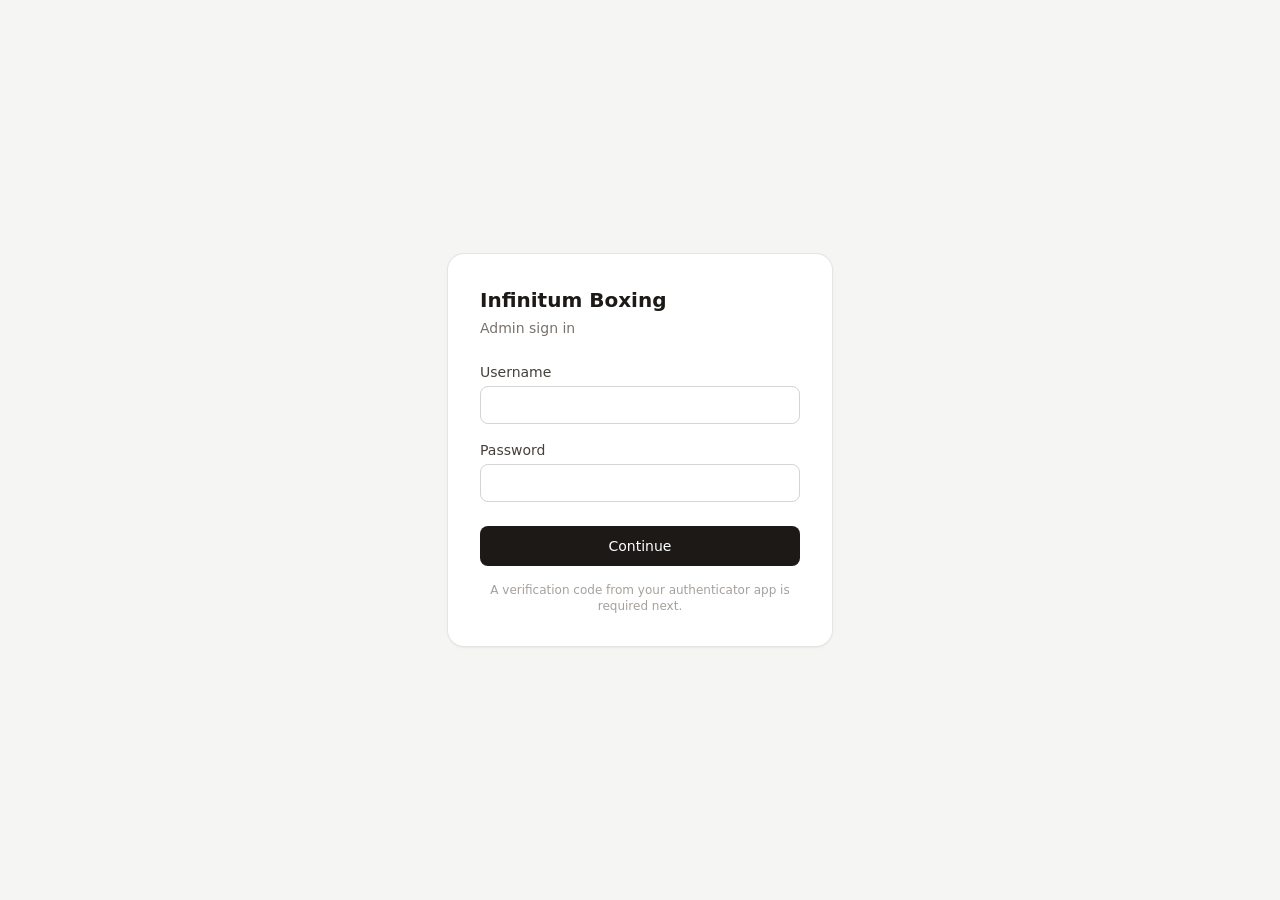
==== index.html @ 6980b348 "Admin dashboard frontend (hardened build) — Infinitum Boxing" ====
<!doctype html>
<html lang="en">
  <head>
    <meta charset="UTF-8" />
    <meta name="viewport" content="width=device-width, initial-scale=1.0" />
    <meta name="robots" content="noindex, nofollow" />
    <meta name="referrer" content="no-referrer" />
    <!-- Content Security Policy: this app loads code/styles ONLY from its own
         origin, and talks ONLY to its own API. No inline scripts, no plugins,
         no external resources of any kind. (connect-src also lists the local
         dev API so `npm run dev` keeps working.) -->
    <meta
      http-equiv="Content-Security-Policy"
      content="default-src 'self'; script-src 'self'; style-src 'self' 'unsafe-inline'; img-src 'self' data:; connect-src 'self' https://api.admin.infinitumboxing.online http://localhost:3000; object-src 'none'; base-uri 'self'; frame-ancestors 'none'"
    />
    <title>Infinitum Boxing — Admin</title>
    <script type="module" crossorigin src="/assets/index-3VA969YN.js"></script>
    <link rel="stylesheet" crossorigin href="/assets/index-BwZKZ7zP.css">
  </head>
  <body>
    <div id="root"></div>
  </body>
</html>
---- assets/index-BwZKZ7zP.css ----
/*! tailwindcss v4.1.11 | MIT License | https://tailwindcss.com */@layer properties{@supports (((-webkit-hyphens:none)) and (not (margin-trim:inline))) or ((-moz-orient:inline) and (not (color:rgb(from red r g b)))){*,:before,:after,::backdrop{--tw-space-y-reverse:0;--tw-divide-y-reverse:0;--tw-border-style:solid;--tw-leading:initial;--tw-font-weight:initial;--tw-tracking:initial;--tw-shadow:0 0 #0000;--tw-shadow-color:initial;--tw-shadow-alpha:100%;--tw-inset-shadow:0 0 #0000;--tw-inset-shadow-color:initial;--tw-inset-shadow-alpha:100%;--tw-ring-color:initial;--tw-ring-shadow:0 0 #0000;--tw-inset-ring-color:initial;--tw-inset-ring-shadow:0 0 #0000;--tw-ring-inset:initial;--tw-ring-offset-width:0px;--tw-ring-offset-color:#fff;--tw-ring-offset-shadow:0 0 #0000}}}@layer theme{:root,:host{--font-sans:ui-sans-serif,system-ui,sans-serif,"Apple Color Emoji","Segoe UI Emoji","Segoe UI Symbol","Noto Color Emoji";--font-mono:ui-monospace,SFMono-Regular,Menlo,Monaco,Consolas,"Liberation Mono","Courier New",monospace;--color-red-50:oklch(97.1% .013 17.38);--color-red-200:oklch(88.5% .062 18.334);--color-red-700:oklch(50.5% .213 27.518);--color-emerald-100:oklch(95% .052 163.051);--color-emerald-700:oklch(50.8% .118 165.612);--color-blue-700:oklch(48.8% .243 264.376);--color-stone-100:oklch(97% .001 106.424);--color-stone-200:oklch(92.3% .003 48.717);--color-stone-300:oklch(86.9% .005 56.366);--color-stone-400:oklch(70.9% .01 56.259);--color-stone-500:oklch(55.3% .013 58.071);--color-stone-600:oklch(44.4% .011 73.639);--color-stone-700:oklch(37.4% .01 67.558);--color-stone-800:oklch(26.8% .007 34.298);--color-stone-900:oklch(21.6% .006 56.043);--color-white:#fff;--spacing:.25rem;--container-sm:24rem;--container-md:28rem;--container-7xl:80rem;--text-xs:.75rem;--text-xs--line-height:calc(1/.75);--text-sm:.875rem;--text-sm--line-height:calc(1.25/.875);--text-base:1rem;--text-base--line-height: 1.5 ;--text-lg:1.125rem;--text-lg--line-height:calc(1.75/1.125);--text-xl:1.25rem;--text-xl--line-height:calc(1.75/1.25);--text-2xl:1.5rem;--text-2xl--line-height:calc(2/1.5);--font-weight-medium:500;--font-weight-semibold:600;--tracking-wide:.025em;--tracking-widest:.1em;--leading-tight:1.25;--radius-lg:.5rem;--radius-2xl:1rem;--default-font-family:var(--font-sans);--default-mono-font-family:var(--font-mono)}}@layer base{*,:after,:before,::backdrop{box-sizing:border-box;border:0 solid;margin:0;padding:0}::file-selector-button{box-sizing:border-box;border:0 solid;margin:0;padding:0}html,:host{-webkit-text-size-adjust:100%;-moz-tab-size:4;tab-size:4;line-height:1.5;font-family:var(--default-font-family,ui-sans-serif,system-ui,sans-serif,"Apple Color Emoji","Segoe UI Emoji","Segoe UI Symbol","Noto Color Emoji");font-feature-settings:var(--default-font-feature-settings,normal);font-variation-settings:var(--default-font-variation-settings,normal);-webkit-tap-highlight-color:transparent}hr{height:0;color:inherit;border-top-width:1px}abbr:where([title]){-webkit-text-decoration:underline dotted;text-decoration:underline dotted}h1,h2,h3,h4,h5,h6{font-size:inherit;font-weight:inherit}a{color:inherit;-webkit-text-decoration:inherit;text-decoration:inherit}b,strong{font-weight:bolder}code,kbd,samp,pre{font-family:var(--default-mono-font-family,ui-monospace,SFMono-Regular,Menlo,Monaco,Consolas,"Liberation Mono","Courier New",monospace);font-feature-settings:var(--default-mono-font-feature-settings,normal);font-variation-settings:var(--default-mono-font-variation-settings,normal);font-size:1em}small{font-size:80%}sub,sup{vertical-align:baseline;font-size:75%;line-height:0;position:relative}sub{bottom:-.25em}sup{top:-.5em}table{text-indent:0;border-color:inherit;border-collapse:collapse}:-moz-focusring{outline:auto}progress{vertical-align:baseline}summary{display:list-item}ol,ul,menu{list-style:none}img,svg,video,canvas,audio,iframe,embed,object{vertical-align:middle;display:block}img,video{max-width:100%;height:auto}button,input,select,optgroup,textarea{font:inherit;font-feature-settings:inherit;font-variation-settings:inherit;letter-spacing:inherit;color:inherit;opacity:1;background-color:#0000;border-radius:0}::file-selector-button{font:inherit;font-feature-settings:inherit;font-variation-settings:inherit;letter-spacing:inherit;color:inherit;opacity:1;background-color:#0000;border-radius:0}:where(select:is([multiple],[size])) optgroup{font-weight:bolder}:where(select:is([multiple],[size])) optgroup option{padding-inline-start:20px}::file-selector-button{margin-inline-end:4px}::placeholder{opacity:1}@supports (not ((-webkit-appearance:-apple-pay-button))) or (contain-intrinsic-size:1px){::placeholder{color:currentColor}@supports (color:color-mix(in lab,red,red)){::placeholder{color:color-mix(in oklab,currentcolor 50%,transparent)}}}textarea{resize:vertical}::-webkit-search-decoration{-webkit-appearance:none}::-webkit-date-and-time-value{min-height:1lh;text-align:inherit}::-webkit-datetime-edit{display:inline-flex}::-webkit-datetime-edit-fields-wrapper{padding:0}::-webkit-datetime-edit{padding-block:0}::-webkit-datetime-edit-year-field{padding-block:0}::-webkit-datetime-edit-month-field{padding-block:0}::-webkit-datetime-edit-day-field{padding-block:0}::-webkit-datetime-edit-hour-field{padding-block:0}::-webkit-datetime-edit-minute-field{padding-block:0}::-webkit-datetime-edit-second-field{padding-block:0}::-webkit-datetime-edit-millisecond-field{padding-block:0}::-webkit-datetime-edit-meridiem-field{padding-block:0}:-moz-ui-invalid{box-shadow:none}button,input:where([type=button],[type=reset],[type=submit]){-webkit-appearance:button;-moz-appearance:button;appearance:button}::file-selector-button{-webkit-appearance:button;-moz-appearance:button;appearance:button}::-webkit-inner-spin-button{height:auto}::-webkit-outer-spin-button{height:auto}[hidden]:where(:not([hidden=until-found])){display:none!important}}@layer components;@layer utilities{.relative{position:relative}.mx-auto{margin-inline:auto}.mt-0\.5{margin-top:calc(var(--spacing)*.5)}.mt-1{margin-top:calc(var(--spacing)*1)}.mt-3{margin-top:calc(var(--spacing)*3)}.mt-4{margin-top:calc(var(--spacing)*4)}.mt-6{margin-top:calc(var(--spacing)*6)}.mt-8{margin-top:calc(var(--spacing)*8)}.ml-2{margin-left:calc(var(--spacing)*2)}.block{display:block}.flex{display:flex}.grid{display:grid}.hidden{display:none}.inline{display:inline}.table{display:table}.min-h-screen{min-height:100vh}.w-full{width:100%}.max-w-7xl{max-width:var(--container-7xl)}.max-w-md{max-width:var(--container-md)}.max-w-sm{max-width:var(--container-sm)}.min-w-0{min-width:calc(var(--spacing)*0)}.min-w-\[640px\]{min-width:640px}.flex-1{flex:1}.shrink-0{flex-shrink:0}.grid-cols-2{grid-template-columns:repeat(2,minmax(0,1fr))}.flex-col{flex-direction:column}.flex-wrap{flex-wrap:wrap}.items-baseline{align-items:baseline}.items-center{align-items:center}.items-end{align-items:flex-end}.justify-between{justify-content:space-between}.justify-center{justify-content:center}.gap-1{gap:calc(var(--spacing)*1)}.gap-2{gap:calc(var(--spacing)*2)}.gap-3{gap:calc(var(--spacing)*3)}:where(.space-y-3>:not(:last-child)){--tw-space-y-reverse:0;margin-block-start:calc(calc(var(--spacing)*3)*var(--tw-space-y-reverse));margin-block-end:calc(calc(var(--spacing)*3)*calc(1 - var(--tw-space-y-reverse)))}:where(.divide-y>:not(:last-child)){--tw-divide-y-reverse:0;border-bottom-style:var(--tw-border-style);border-top-style:var(--tw-border-style);border-top-width:calc(1px*var(--tw-divide-y-reverse));border-bottom-width:calc(1px*calc(1 - var(--tw-divide-y-reverse)))}:where(.divide-stone-100>:not(:last-child)){border-color:var(--color-stone-100)}.truncate{text-overflow:ellipsis;white-space:nowrap;overflow:hidden}.overflow-hidden{overflow:hidden}.overflow-x-auto{overflow-x:auto}.rounded-2xl{border-radius:var(--radius-2xl)}.rounded-full{border-radius:3.40282e38px}.rounded-lg{border-radius:var(--radius-lg)}.border{border-style:var(--tw-border-style);border-width:1px}.border-b{border-bottom-style:var(--tw-border-style);border-bottom-width:1px}.border-red-200{border-color:var(--color-red-200)}.border-stone-100{border-color:var(--color-stone-100)}.border-stone-200{border-color:var(--color-stone-200)}.border-stone-300{border-color:var(--color-stone-300)}.bg-emerald-100{background-color:var(--color-emerald-100)}.bg-red-50{background-color:var(--color-red-50)}.bg-stone-100{background-color:var(--color-stone-100)}.bg-stone-200{background-color:var(--color-stone-200)}.bg-stone-900{background-color:var(--color-stone-900)}.bg-white{background-color:var(--color-white)}.p-4{padding:calc(var(--spacing)*4)}.p-8{padding:calc(var(--spacing)*8)}.px-2{padding-inline:calc(var(--spacing)*2)}.px-2\.5{padding-inline:calc(var(--spacing)*2.5)}.px-3{padding-inline:calc(var(--spacing)*3)}.px-4{padding-inline:calc(var(--spacing)*4)}.px-5{padding-inline:calc(var(--spacing)*5)}.py-0\.5{padding-block:calc(var(--spacing)*.5)}.py-1\.5{padding-block:calc(var(--spacing)*1.5)}.py-2{padding-block:calc(var(--spacing)*2)}.py-2\.5{padding-block:calc(var(--spacing)*2.5)}.py-3{padding-block:calc(var(--spacing)*3)}.py-4{padding-block:calc(var(--spacing)*4)}.py-6{padding-block:calc(var(--spacing)*6)}.py-10{padding-block:calc(var(--spacing)*10)}.pb-3{padding-bottom:calc(var(--spacing)*3)}.text-center{text-align:center}.text-left{text-align:left}.font-mono{font-family:var(--font-mono)}.text-2xl{font-size:var(--text-2xl);line-height:var(--tw-leading,var(--text-2xl--line-height))}.text-base{font-size:var(--text-base);line-height:var(--tw-leading,var(--text-base--line-height))}.text-lg{font-size:var(--text-lg);line-height:var(--tw-leading,var(--text-lg--line-height))}.text-sm{font-size:var(--text-sm);line-height:var(--tw-leading,var(--text-sm--line-height))}.text-xl{font-size:var(--text-xl);line-height:var(--tw-leading,var(--text-xl--line-height))}.text-xs{font-size:var(--text-xs);line-height:var(--tw-leading,var(--text-xs--line-height))}.text-\[10px\]{font-size:10px}.leading-tight{--tw-leading:var(--leading-tight);line-height:var(--leading-tight)}.font-medium{--tw-font-weight:var(--font-weight-medium);font-weight:var(--font-weight-medium)}.font-semibold{--tw-font-weight:var(--font-weight-semibold);font-weight:var(--font-weight-semibold)}.tracking-wide{--tw-tracking:var(--tracking-wide);letter-spacing:var(--tracking-wide)}.tracking-widest{--tw-tracking:var(--tracking-widest);letter-spacing:var(--tracking-widest)}.whitespace-nowrap{white-space:nowrap}.text-blue-700{color:var(--color-blue-700)}.text-emerald-700{color:var(--color-emerald-700)}.text-red-700{color:var(--color-red-700)}.text-stone-400{color:var(--color-stone-400)}.text-stone-500{color:var(--color-stone-500)}.text-stone-600{color:var(--color-stone-600)}.text-stone-700{color:var(--color-stone-700)}.text-stone-900{color:var(--color-stone-900)}.text-white{color:var(--color-white)}.uppercase{text-transform:uppercase}.underline{text-decoration-line:underline}.shadow-sm{--tw-shadow:0 1px 3px 0 var(--tw-shadow-color,#0000001a),0 1px 2px -1px var(--tw-shadow-color,#0000001a);box-shadow:var(--tw-inset-shadow),var(--tw-inset-ring-shadow),var(--tw-ring-offset-shadow),var(--tw-ring-shadow),var(--tw-shadow)}.ring-1{--tw-ring-shadow:var(--tw-ring-inset,)0 0 0 calc(1px + var(--tw-ring-offset-width))var(--tw-ring-color,currentcolor);box-shadow:var(--tw-inset-shadow),var(--tw-inset-ring-shadow),var(--tw-ring-offset-shadow),var(--tw-ring-shadow),var(--tw-shadow)}.ring-stone-200{--tw-ring-color:var(--color-stone-200)}.outline-none{--tw-outline-style:none;outline-style:none}@media (hover:hover){.hover\:bg-red-50:hover{background-color:var(--color-red-50)}.hover\:bg-stone-100:hover{background-color:var(--color-stone-100)}.hover\:bg-stone-700:hover{background-color:var(--color-stone-700)}.hover\:text-stone-800:hover{color:var(--color-stone-800)}.hover\:text-stone-900:hover{color:var(--color-stone-900)}}.focus\:border-stone-500:focus{border-color:var(--color-stone-500)}.disabled\:opacity-40:disabled{opacity:.4}.disabled\:opacity-50:disabled{opacity:.5}@media (min-width:48rem){.md\:block{display:block}.md\:hidden{display:none}.md\:min-h-screen{min-height:100vh}.md\:w-60{width:calc(var(--spacing)*60)}.md\:flex-col{flex-direction:column}.md\:flex-row{flex-direction:row}.md\:border-r{border-right-style:var(--tw-border-style);border-right-width:1px}.md\:border-b-0{border-bottom-style:var(--tw-border-style);border-bottom-width:0}.md\:px-3{padding-inline:calc(var(--spacing)*3)}.md\:px-8{padding-inline:calc(var(--spacing)*8)}.md\:pb-0{padding-bottom:calc(var(--spacing)*0)}}@media (min-width:64rem){.lg\:grid-cols-5{grid-template-columns:repeat(5,minmax(0,1fr))}}}@property --tw-space-y-reverse{syntax:"*";inherits:false;initial-value:0}@property --tw-divide-y-reverse{syntax:"*";inherits:false;initial-value:0}@property --tw-border-style{syntax:"*";inherits:false;initial-value:solid}@property --tw-leading{syntax:"*";inherits:false}@property --tw-font-weight{syntax:"*";inherits:false}@property --tw-tracking{syntax:"*";inherits:false}@property --tw-shadow{syntax:"*";inherits:false;initial-value:0 0 #0000}@property --tw-shadow-color{syntax:"*";inherits:false}@property --tw-shadow-alpha{syntax:"<percentage>";inherits:false;initial-value:100%}@property --tw-inset-shadow{syntax:"*";inherits:false;initial-value:0 0 #0000}@property --tw-inset-shadow-color{syntax:"*";inherits:false}@property --tw-inset-shadow-alpha{syntax:"<percentage>";inherits:false;initial-value:100%}@property --tw-ring-color{syntax:"*";inherits:false}@property --tw-ring-shadow{syntax:"*";inherits:false;initial-value:0 0 #0000}@property --tw-inset-ring-color{syntax:"*";inherits:false}@property --tw-inset-ring-shadow{syntax:"*";inherits:false;initial-value:0 0 #0000}@property --tw-ring-inset{syntax:"*";inherits:false}@property --tw-ring-offset-width{syntax:"<length>";inherits:false;initial-value:0}@property --tw-ring-offset-color{syntax:"*";inherits:false;initial-value:#fff}@property --tw-ring-offset-shadow{syntax:"*";inherits:false;initial-value:0 0 #0000}
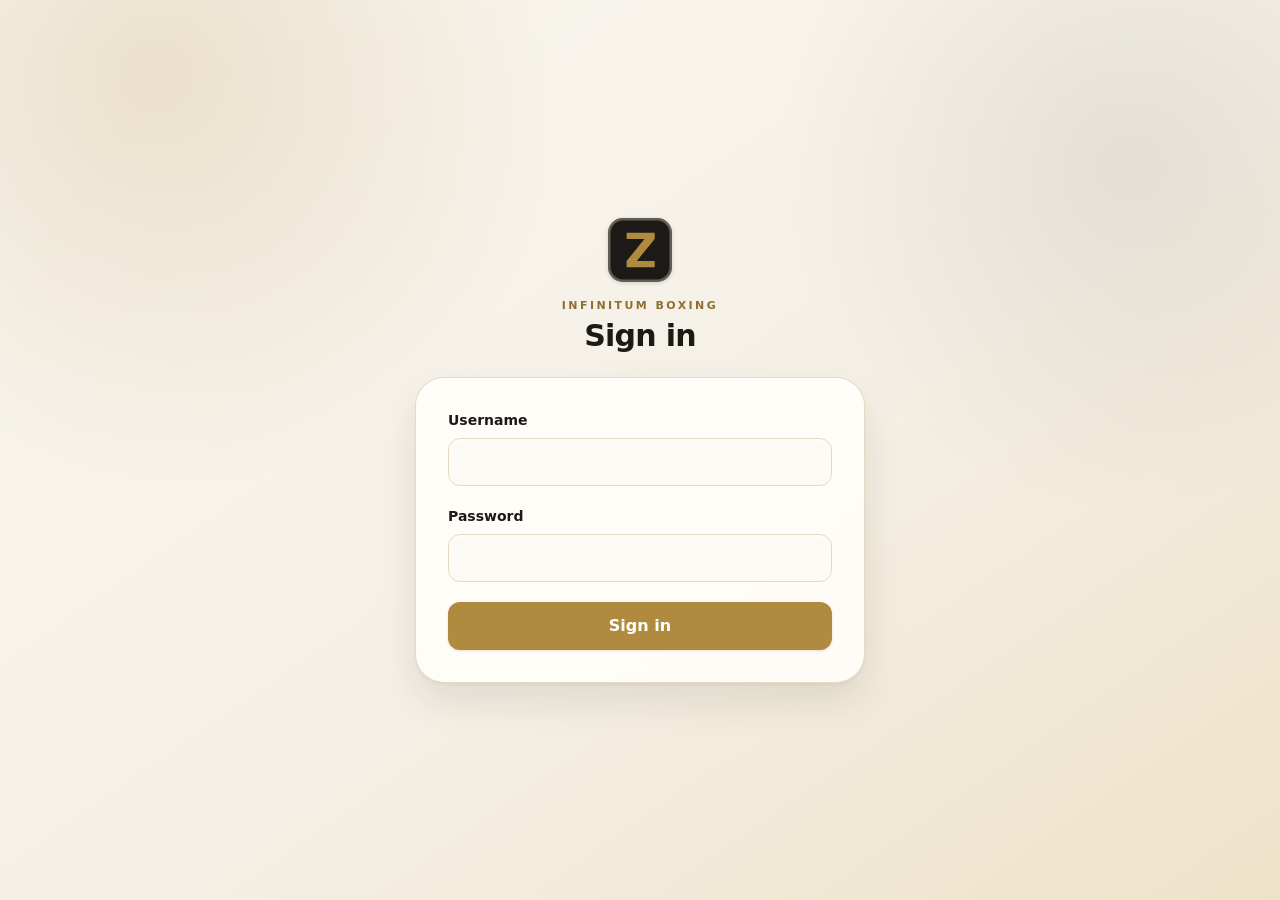
==== commit b1f04390: "Admin dashboard frontend v2 — interactive mobile-first design, PWA (SVG icon), Z logo, leak fix" ====
--- a/index.html
+++ b/index.html
@@ -5,6 +5,14 @@
     <meta name="viewport" content="width=device-width, initial-scale=1.0" />
     <meta name="robots" content="noindex, nofollow" />
     <meta name="referrer" content="no-referrer" />
+    <meta name="theme-color" content="#1c1a17" />
+    <meta name="mobile-web-app-capable" content="yes" />
+    <meta name="apple-mobile-web-app-capable" content="yes" />
+    <meta name="apple-mobile-web-app-status-bar-style" content="black-translucent" />
+    <meta name="apple-mobile-web-app-title" content="IB Admin" />
+    <link rel="icon" type="image/svg+xml" href="/favicon.svg" />
+    <link rel="apple-touch-icon" href="/favicon.svg" />
+    <link rel="manifest" href="/manifest.webmanifest" />
     <!-- Content Security Policy: this app loads code/styles ONLY from its own
          origin, and talks ONLY to its own API. No inline scripts, no plugins,
          no external resources of any kind. (connect-src also lists the local
@@ -14,8 +22,8 @@
       content="default-src 'self'; script-src 'self'; style-src 'self' 'unsafe-inline'; img-src 'self' data:; connect-src 'self' https://api.admin.infinitumboxing.online http://localhost:3000; object-src 'none'; base-uri 'self'; frame-ancestors 'none'"
     />
     <title>Infinitum Boxing — Admin</title>
-    <script type="module" crossorigin src="/assets/index-3VA969YN.js"></script>
-    <link rel="stylesheet" crossorigin href="/assets/index-BwZKZ7zP.css">
+    <script type="module" crossorigin src="/assets/index-DlCXor9o.js"></script>
+    <link rel="stylesheet" crossorigin href="/assets/index-HxX7z5-m.css">
   </head>
   <body>
     <div id="root"></div>
--- a/assets/index-HxX7z5-m.css
+++ b/assets/index-HxX7z5-m.css
@@ -0,0 +1 @@
+/*! tailwindcss v4.1.11 | MIT License | https://tailwindcss.com */@layer properties{@supports (((-webkit-hyphens:none)) and (not (margin-trim:inline))) or ((-moz-orient:inline) and (not (color:rgb(from red r g b)))){*,:before,:after,::backdrop{--tw-translate-x:0;--tw-translate-y:0;--tw-translate-z:0;--tw-space-y-reverse:0;--tw-divide-y-reverse:0;--tw-border-style:solid;--tw-gradient-position:initial;--tw-gradient-from:#0000;--tw-gradient-via:#0000;--tw-gradient-to:#0000;--tw-gradient-stops:initial;--tw-gradient-via-stops:initial;--tw-gradient-from-position:0%;--tw-gradient-via-position:50%;--tw-gradient-to-position:100%;--tw-leading:initial;--tw-font-weight:initial;--tw-tracking:initial;--tw-shadow:0 0 #0000;--tw-shadow-color:initial;--tw-shadow-alpha:100%;--tw-inset-shadow:0 0 #0000;--tw-inset-shadow-color:initial;--tw-inset-shadow-alpha:100%;--tw-ring-color:initial;--tw-ring-shadow:0 0 #0000;--tw-inset-ring-color:initial;--tw-inset-ring-shadow:0 0 #0000;--tw-ring-inset:initial;--tw-ring-offset-width:0px;--tw-ring-offset-color:#fff;--tw-ring-offset-shadow:0 0 #0000;--tw-blur:initial;--tw-brightness:initial;--tw-contrast:initial;--tw-grayscale:initial;--tw-hue-rotate:initial;--tw-invert:initial;--tw-opacity:initial;--tw-saturate:initial;--tw-sepia:initial;--tw-drop-shadow:initial;--tw-drop-shadow-color:initial;--tw-drop-shadow-alpha:100%;--tw-drop-shadow-size:initial;--tw-backdrop-blur:initial;--tw-backdrop-brightness:initial;--tw-backdrop-contrast:initial;--tw-backdrop-grayscale:initial;--tw-backdrop-hue-rotate:initial;--tw-backdrop-invert:initial;--tw-backdrop-opacity:initial;--tw-backdrop-saturate:initial;--tw-backdrop-sepia:initial;--tw-duration:initial;--tw-ease:initial}}}@layer theme{:root,:host{--font-sans:ui-sans-serif,system-ui,-apple-system,BlinkMacSystemFont,"Segoe UI",Roboto,"Helvetica Neue",Arial,sans-serif;--font-mono:ui-monospace,SFMono-Regular,Menlo,Monaco,Consolas,"Liberation Mono","Courier New",monospace;--color-red-50:oklch(97.1% .013 17.38);--color-red-200:oklch(88.5% .062 18.334);--color-red-700:oklch(50.5% .213 27.518);--color-red-800:oklch(44.4% .177 26.899);--color-amber-50:oklch(98.7% .022 95.277);--color-amber-200:oklch(92.4% .12 95.746);--color-amber-800:oklch(47.3% .137 46.201);--color-emerald-50:oklch(97.9% .021 166.113);--color-emerald-100:oklch(95% .052 163.051);--color-emerald-200:oklch(90.5% .093 164.15);--color-emerald-700:oklch(50.8% .118 165.612);--color-emerald-800:oklch(43.2% .095 166.913);--color-white:#fff;--spacing:.25rem;--container-xs:20rem;--container-md:28rem;--container-2xl:42rem;--text-xs:.75rem;--text-xs--line-height:calc(1/.75);--text-sm:.875rem;--text-sm--line-height:calc(1.25/.875);--text-base:1rem;--text-base--line-height: 1.5 ;--text-lg:1.125rem;--text-lg--line-height:calc(1.75/1.125);--text-xl:1.25rem;--text-xl--line-height:calc(1.75/1.25);--text-2xl:1.5rem;--text-2xl--line-height:calc(2/1.5);--text-3xl:1.875rem;--text-3xl--line-height: 1.2 ;--text-4xl:2.25rem;--text-4xl--line-height:calc(2.5/2.25);--font-weight-medium:500;--font-weight-semibold:600;--font-weight-bold:700;--tracking-tight:-.025em;--tracking-normal:0em;--tracking-wide:.025em;--leading-tight:1.25;--radius-lg:.5rem;--radius-xl:.75rem;--radius-2xl:1rem;--radius-3xl:1.5rem;--drop-shadow-sm:0 1px 2px #00000026;--ease-out:cubic-bezier(0,0,.2,1);--default-transition-duration:.15s;--default-transition-timing-function:cubic-bezier(.4,0,.2,1);--default-font-family:var(--font-sans);--default-mono-font-family:var(--font-mono);--color-ivory:#faf7f1;--color-parchment:#f5f0e6;--color-panel:#fffdf8;--color-ink:#1c1a17;--color-ink-soft:#4a443c;--color-muted:#7d7468;--color-brass:#b08a3e;--color-brass-dark:#8f6f2f;--color-brass-soft:#f0e5cb;--color-linen:#e4dac4;--color-linen-dark:#cfc09f}}@layer base{*,:after,:before,::backdrop{box-sizing:border-box;border:0 solid;margin:0;padding:0}::file-selector-button{box-sizing:border-box;border:0 solid;margin:0;padding:0}html,:host{-webkit-text-size-adjust:100%;-moz-tab-size:4;tab-size:4;line-height:1.5;font-family:var(--default-font-family,ui-sans-serif,system-ui,sans-serif,"Apple Color Emoji","Segoe UI Emoji","Segoe UI Symbol","Noto Color Emoji");font-feature-settings:var(--default-font-feature-settings,normal);font-variation-settings:var(--default-font-variation-settings,normal);-webkit-tap-highlight-color:transparent}hr{height:0;color:inherit;border-top-width:1px}abbr:where([title]){-webkit-text-decoration:underline dotted;text-decoration:underline dotted}h1,h2,h3,h4,h5,h6{font-size:inherit;font-weight:inherit}a{color:inherit;-webkit-text-decoration:inherit;text-decoration:inherit}b,strong{font-weight:bolder}code,kbd,samp,pre{font-family:var(--default-mono-font-family,ui-monospace,SFMono-Regular,Menlo,Monaco,Consolas,"Liberation Mono","Courier New",monospace);font-feature-settings:var(--default-mono-font-feature-settings,normal);font-variation-settings:var(--default-mono-font-variation-settings,normal);font-size:1em}small{font-size:80%}sub,sup{vertical-align:baseline;font-size:75%;line-height:0;position:relative}sub{bottom:-.25em}sup{top:-.5em}table{text-indent:0;border-color:inherit;border-collapse:collapse}:-moz-focusring{outline:auto}progress{vertical-align:baseline}summary{display:list-item}ol,ul,menu{list-style:none}img,svg,video,canvas,audio,iframe,embed,object{vertical-align:middle;display:block}img,video{max-width:100%;height:auto}button,input,select,optgroup,textarea{font:inherit;font-feature-settings:inherit;font-variation-settings:inherit;letter-spacing:inherit;color:inherit;opacity:1;background-color:#0000;border-radius:0}::file-selector-button{font:inherit;font-feature-settings:inherit;font-variation-settings:inherit;letter-spacing:inherit;color:inherit;opacity:1;background-color:#0000;border-radius:0}:where(select:is([multiple],[size])) optgroup{font-weight:bolder}:where(select:is([multiple],[size])) optgroup option{padding-inline-start:20px}::file-selector-button{margin-inline-end:4px}::placeholder{opacity:1}@supports (not ((-webkit-appearance:-apple-pay-button))) or (contain-intrinsic-size:1px){::placeholder{color:currentColor}@supports (color:color-mix(in lab,red,red)){::placeholder{color:color-mix(in oklab,currentcolor 50%,transparent)}}}textarea{resize:vertical}::-webkit-search-decoration{-webkit-appearance:none}::-webkit-date-and-time-value{min-height:1lh;text-align:inherit}::-webkit-datetime-edit{display:inline-flex}::-webkit-datetime-edit-fields-wrapper{padding:0}::-webkit-datetime-edit{padding-block:0}::-webkit-datetime-edit-year-field{padding-block:0}::-webkit-datetime-edit-month-field{padding-block:0}::-webkit-datetime-edit-day-field{padding-block:0}::-webkit-datetime-edit-hour-field{padding-block:0}::-webkit-datetime-edit-minute-field{padding-block:0}::-webkit-datetime-edit-second-field{padding-block:0}::-webkit-datetime-edit-millisecond-field{padding-block:0}::-webkit-datetime-edit-meridiem-field{padding-block:0}:-moz-ui-invalid{box-shadow:none}button,input:where([type=button],[type=reset],[type=submit]){-webkit-appearance:button;-moz-appearance:button;appearance:button}::file-selector-button{-webkit-appearance:button;-moz-appearance:button;appearance:button}::-webkit-inner-spin-button{height:auto}::-webkit-outer-spin-button{height:auto}[hidden]:where(:not([hidden=until-found])){display:none!important}*{-webkit-tap-highlight-color:transparent}html{scroll-behavior:smooth}body{background-color:var(--color-ivory);font-family:var(--font-sans);color:var(--color-ink);-webkit-font-smoothing:antialiased;-moz-osx-font-smoothing:grayscale;text-rendering:optimizeLegibility}::selection{color:#fffdf8;background:#b08a3e}:focus-visible{outline-offset:2px;outline:3px solid #b08a3e8c}}@layer components{.animate-fade-up{animation:.55s cubic-bezier(.22,1,.36,1) both fade-up}.animate-slide-in-left{animation:.28s cubic-bezier(.22,1,.36,1) both slide-in-left}.animate-pulse-soft{animation:1.8s ease-in-out infinite pulse-soft}.surface-card{background-color:var(--color-panel);--tw-shadow:0 1px 2px var(--tw-shadow-color,#1c1a170d),0 10px 30px var(--tw-shadow-color,#1c1a170d);--tw-ring-shadow:var(--tw-ring-inset,)0 0 0 calc(1px + var(--tw-ring-offset-width))var(--tw-ring-color,currentcolor);box-shadow:var(--tw-inset-shadow),var(--tw-inset-ring-shadow),var(--tw-ring-offset-shadow),var(--tw-ring-shadow),var(--tw-shadow);--tw-ring-color:var(--color-linen);border-radius:1.4rem}.interactive-card{transition-property:color,background-color,border-color,outline-color,text-decoration-color,fill,stroke,--tw-gradient-from,--tw-gradient-via,--tw-gradient-to,opacity,box-shadow,transform,translate,scale,rotate,filter,-webkit-backdrop-filter,backdrop-filter,display,visibility,content-visibility,overlay,pointer-events;transition-timing-function:var(--tw-ease,var(--default-transition-timing-function));transition-duration:var(--tw-duration,var(--default-transition-duration));--tw-duration:.3s;--tw-ease:var(--ease-out);transition-duration:.3s;transition-timing-function:var(--ease-out)}@media (hover:hover){.interactive-card:hover{--tw-translate-y:calc(var(--spacing)*-1);translate:var(--tw-translate-x)var(--tw-translate-y);--tw-shadow:0 2px 4px var(--tw-shadow-color,#1c1a170f),0 18px 38px var(--tw-shadow-color,#1c1a171a);box-shadow:var(--tw-inset-shadow),var(--tw-inset-ring-shadow),var(--tw-ring-offset-shadow),var(--tw-ring-shadow),var(--tw-shadow)}}.field{min-height:calc(var(--spacing)*11);border-radius:var(--radius-xl);border-style:var(--tw-border-style);border-width:1px;border-color:var(--color-linen);background-color:#faf7f199;width:100%}@supports (color:color-mix(in lab,red,red)){.field{background-color:color-mix(in oklab,var(--color-ivory)60%,transparent)}}.field{padding-inline:calc(var(--spacing)*3);font-size:var(--text-sm);line-height:var(--tw-leading,var(--text-sm--line-height));color:var(--color-ink);--tw-shadow:inset 0 2px 4px 0 var(--tw-shadow-color,#0000000d);box-shadow:var(--tw-inset-shadow),var(--tw-inset-ring-shadow),var(--tw-ring-offset-shadow),var(--tw-ring-shadow),var(--tw-shadow);--tw-shadow-color:#fff9}@supports (color:color-mix(in lab,red,red)){.field{--tw-shadow-color:color-mix(in oklab,color-mix(in oklab,var(--color-white)60%,transparent)var(--tw-shadow-alpha),transparent)}}.field{transition-property:color,background-color,border-color,outline-color,text-decoration-color,fill,stroke,--tw-gradient-from,--tw-gradient-via,--tw-gradient-to,opacity,box-shadow,transform,translate,scale,rotate,filter,-webkit-backdrop-filter,backdrop-filter,display,visibility,content-visibility,overlay,pointer-events;transition-timing-function:var(--tw-ease,var(--default-transition-timing-function));transition-duration:var(--tw-duration,var(--default-transition-duration))}.field::placeholder{color:#7d7468b3}@supports (color:color-mix(in lab,red,red)){.field::placeholder{color:color-mix(in oklab,var(--color-muted)70%,transparent)}}@media (hover:hover){.field:hover{border-color:var(--color-linen-dark)}}.field:focus{border-color:var(--color-brass);background-color:var(--color-panel);--tw-ring-shadow:var(--tw-ring-inset,)0 0 0 calc(4px + var(--tw-ring-offset-width))var(--tw-ring-color,currentcolor);box-shadow:var(--tw-inset-shadow),var(--tw-inset-ring-shadow),var(--tw-ring-offset-shadow),var(--tw-ring-shadow),var(--tw-shadow);--tw-ring-color:#b08a3e26}@supports (color:color-mix(in lab,red,red)){.field:focus{--tw-ring-color:color-mix(in oklab,var(--color-brass)15%,transparent)}}.field:focus{--tw-outline-style:none;outline-style:none}.btn-primary{min-height:calc(var(--spacing)*11);justify-content:center;align-items:center;gap:calc(var(--spacing)*2);border-radius:var(--radius-xl);background-color:var(--color-brass);padding-inline:calc(var(--spacing)*4);font-size:var(--text-sm);line-height:var(--tw-leading,var(--text-sm--line-height));--tw-font-weight:var(--font-weight-semibold);font-weight:var(--font-weight-semibold);color:var(--color-white);--tw-shadow:0 1px 3px 0 var(--tw-shadow-color,#0000001a),0 1px 2px -1px var(--tw-shadow-color,#0000001a);box-shadow:var(--tw-inset-shadow),var(--tw-inset-ring-shadow),var(--tw-ring-offset-shadow),var(--tw-ring-shadow),var(--tw-shadow);transition-property:color,background-color,border-color,outline-color,text-decoration-color,fill,stroke,--tw-gradient-from,--tw-gradient-via,--tw-gradient-to,opacity,box-shadow,transform,translate,scale,rotate,filter,-webkit-backdrop-filter,backdrop-filter,display,visibility,content-visibility,overlay,pointer-events;transition-timing-function:var(--tw-ease,var(--default-transition-timing-function));transition-duration:var(--tw-duration,var(--default-transition-duration));--tw-duration:.2s;transition-duration:.2s;display:inline-flex}@media (hover:hover){.btn-primary:hover{background-color:var(--color-brass-dark)}}.btn-primary:focus{--tw-outline-style:none;outline-style:none}.btn-primary:disabled{cursor:not-allowed;opacity:.5}.btn-secondary{min-height:calc(var(--spacing)*11);justify-content:center;align-items:center;gap:calc(var(--spacing)*2);border-radius:var(--radius-xl);border-style:var(--tw-border-style);border-width:1px;border-color:var(--color-linen);background-color:var(--color-panel);padding-inline:calc(var(--spacing)*4);font-size:var(--text-sm);line-height:var(--tw-leading,var(--text-sm--line-height));--tw-font-weight:var(--font-weight-semibold);font-weight:var(--font-weight-semibold);color:var(--color-ink-soft);transition-property:color,background-color,border-color,outline-color,text-decoration-color,fill,stroke,--tw-gradient-from,--tw-gradient-via,--tw-gradient-to,opacity,box-shadow,transform,translate,scale,rotate,filter,-webkit-backdrop-filter,backdrop-filter,display,visibility,content-visibility,overlay,pointer-events;transition-timing-function:var(--tw-ease,var(--default-transition-timing-function));transition-duration:var(--tw-duration,var(--default-transition-duration));--tw-duration:.2s;transition-duration:.2s;display:inline-flex}@media (hover:hover){.btn-secondary:hover{border-color:var(--color-linen-dark);background-color:var(--color-parchment)}}.btn-secondary:focus{--tw-outline-style:none;outline-style:none}.btn-secondary:disabled{cursor:not-allowed;opacity:.4}.icon-button{height:calc(var(--spacing)*11);width:calc(var(--spacing)*11);border-radius:var(--radius-xl);color:var(--color-ink-soft);transition-property:color,background-color,border-color,outline-color,text-decoration-color,fill,stroke,--tw-gradient-from,--tw-gradient-via,--tw-gradient-to,opacity,box-shadow,transform,translate,scale,rotate,filter,-webkit-backdrop-filter,backdrop-filter,display,visibility,content-visibility,overlay,pointer-events;transition-timing-function:var(--tw-ease,var(--default-transition-timing-function));transition-duration:var(--tw-duration,var(--default-transition-duration));flex-shrink:0;justify-content:center;align-items:center;display:inline-flex}@media (hover:hover){.icon-button:hover{background-color:var(--color-parchment);color:var(--color-ink)}}.icon-button:focus{--tw-outline-style:none;outline-style:none}.skeleton{background:linear-gradient(90deg,#e4dac473 25%,#fffdf8f2 37%,#e4dac473 63%) 0 0/800px 100%;animation:1.5s linear infinite shimmer}.auth-backdrop{background:radial-gradient(circle at 12% 8%,#b08a3e33,#0000 30%),radial-gradient(circle at 88% 18%,#1c1a1714,#0000 26%),linear-gradient(145deg,#faf7f1,#f5f0e6 54%,#eee2c8)}}@layer utilities{.sr-only{clip:rect(0,0,0,0);white-space:nowrap;border-width:0;width:1px;height:1px;margin:-1px;padding:0;position:absolute;overflow:hidden}.absolute{position:absolute}.fixed{position:fixed}.relative{position:relative}.static{position:static}.sticky{position:sticky}.inset-0{inset:calc(var(--spacing)*0)}.inset-x-0{inset-inline:calc(var(--spacing)*0)}.inset-y-0{inset-block:calc(var(--spacing)*0)}.top-0{top:calc(var(--spacing)*0)}.top-1\/2{top:50%}.top-16{top:calc(var(--spacing)*16)}.bottom-0{bottom:calc(var(--spacing)*0)}.left-0{left:calc(var(--spacing)*0)}.left-\[21px\]{left:21px}.z-10{z-index:10}.z-30{z-index:30}.z-40{z-index:40}.z-\[60\]{z-index:60}.-mx-1{margin-inline:calc(var(--spacing)*-1)}.mx-auto{margin-inline:auto}.mt-0\.5{margin-top:calc(var(--spacing)*.5)}.mt-1{margin-top:calc(var(--spacing)*1)}.mt-1\.5{margin-top:calc(var(--spacing)*1.5)}.mt-2{margin-top:calc(var(--spacing)*2)}.mt-3{margin-top:calc(var(--spacing)*3)}.mt-4{margin-top:calc(var(--spacing)*4)}.mt-5{margin-top:calc(var(--spacing)*5)}.mt-6{margin-top:calc(var(--spacing)*6)}.mr-1{margin-right:calc(var(--spacing)*1)}.mb-3{margin-bottom:calc(var(--spacing)*3)}.line-clamp-1{-webkit-line-clamp:1;-webkit-box-orient:vertical;display:-webkit-box;overflow:hidden}.line-clamp-2{-webkit-line-clamp:2;-webkit-box-orient:vertical;display:-webkit-box;overflow:hidden}.block{display:block}.flex{display:flex}.grid{display:grid}.hidden{display:none}.inline{display:inline}.inline-flex{display:inline-flex}.table{display:table}.h-1{height:calc(var(--spacing)*1)}.h-2{height:calc(var(--spacing)*2)}.h-3{height:calc(var(--spacing)*3)}.h-3\.5{height:calc(var(--spacing)*3.5)}.h-4{height:calc(var(--spacing)*4)}.h-4\.5{height:calc(var(--spacing)*4.5)}.h-5{height:calc(var(--spacing)*5)}.h-5\.5{height:calc(var(--spacing)*5.5)}.h-6{height:calc(var(--spacing)*6)}.h-7{height:calc(var(--spacing)*7)}.h-8{height:calc(var(--spacing)*8)}.h-9{height:calc(var(--spacing)*9)}.h-10{height:calc(var(--spacing)*10)}.h-11{height:calc(var(--spacing)*11)}.h-12{height:calc(var(--spacing)*12)}.h-14{height:calc(var(--spacing)*14)}.h-16{height:calc(var(--spacing)*16)}.h-28{height:calc(var(--spacing)*28)}.h-\[calc\(100\%-3\.5rem\)\]{height:calc(100% - 3.5rem)}.h-full{height:100%}.min-h-9{min-height:calc(var(--spacing)*9)}.min-h-10{min-height:calc(var(--spacing)*10)}.min-h-11{min-height:calc(var(--spacing)*11)}.min-h-12{min-height:calc(var(--spacing)*12)}.min-h-14{min-height:calc(var(--spacing)*14)}.min-h-16{min-height:calc(var(--spacing)*16)}.min-h-44{min-height:calc(var(--spacing)*44)}.min-h-dvh{min-height:100dvh}.w-1{width:calc(var(--spacing)*1)}.w-1\/2{width:50%}.w-1\/3{width:33.3333%}.w-2{width:calc(var(--spacing)*2)}.w-2\/3{width:66.6667%}.w-3\.5{width:calc(var(--spacing)*3.5)}.w-4{width:calc(var(--spacing)*4)}.w-4\.5{width:calc(var(--spacing)*4.5)}.w-4\/5{width:80%}.w-5{width:calc(var(--spacing)*5)}.w-5\.5{width:calc(var(--spacing)*5.5)}.w-6{width:calc(var(--spacing)*6)}.w-7{width:calc(var(--spacing)*7)}.w-8{width:calc(var(--spacing)*8)}.w-9{width:calc(var(--spacing)*9)}.w-10{width:calc(var(--spacing)*10)}.w-11{width:calc(var(--spacing)*11)}.w-12{width:calc(var(--spacing)*12)}.w-14{width:calc(var(--spacing)*14)}.w-16{width:calc(var(--spacing)*16)}.w-20{width:calc(var(--spacing)*20)}.w-24{width:calc(var(--spacing)*24)}.w-28{width:calc(var(--spacing)*28)}.w-36{width:calc(var(--spacing)*36)}.w-48{width:calc(var(--spacing)*48)}.w-72{width:calc(var(--spacing)*72)}.w-\[86vw\]{width:86vw}.w-full{width:100%}.w-px{width:1px}.max-w-2xl{max-width:var(--container-2xl)}.max-w-11{max-width:calc(var(--spacing)*11)}.max-w-12{max-width:calc(var(--spacing)*12)}.max-w-\[430px\]{max-width:430px}.max-w-\[1440px\]{max-width:1440px}.max-w-full{max-width:100%}.max-w-md{max-width:var(--container-md)}.max-w-xs{max-width:var(--container-xs)}.min-w-0{min-width:calc(var(--spacing)*0)}.min-w-\[760px\]{min-width:760px}.flex-1{flex:1}.shrink-0{flex-shrink:0}.-translate-y-1\/2{--tw-translate-y: -50% ;translate:var(--tw-translate-x)var(--tw-translate-y)}.rotate-180{rotate:180deg}.grid-cols-1{grid-template-columns:repeat(1,minmax(0,1fr))}.grid-cols-2{grid-template-columns:repeat(2,minmax(0,1fr))}.grid-cols-4{grid-template-columns:repeat(4,minmax(0,1fr))}.grid-cols-7{grid-template-columns:repeat(7,minmax(0,1fr))}.grid-cols-\[auto_1fr\]{grid-template-columns:auto 1fr}.flex-col{flex-direction:column}.flex-wrap{flex-wrap:wrap}.items-center{align-items:center}.items-end{align-items:flex-end}.items-start{align-items:flex-start}.items-stretch{align-items:stretch}.justify-between{justify-content:space-between}.justify-center{justify-content:center}.gap-1{gap:calc(var(--spacing)*1)}.gap-1\.5{gap:calc(var(--spacing)*1.5)}.gap-2{gap:calc(var(--spacing)*2)}.gap-2\.5{gap:calc(var(--spacing)*2.5)}.gap-3{gap:calc(var(--spacing)*3)}.gap-3\.5{gap:calc(var(--spacing)*3.5)}.gap-4{gap:calc(var(--spacing)*4)}:where(.space-y-1\.5>:not(:last-child)){--tw-space-y-reverse:0;margin-block-start:calc(calc(var(--spacing)*1.5)*var(--tw-space-y-reverse));margin-block-end:calc(calc(var(--spacing)*1.5)*calc(1 - var(--tw-space-y-reverse)))}:where(.space-y-3>:not(:last-child)){--tw-space-y-reverse:0;margin-block-start:calc(calc(var(--spacing)*3)*var(--tw-space-y-reverse));margin-block-end:calc(calc(var(--spacing)*3)*calc(1 - var(--tw-space-y-reverse)))}:where(.space-y-5>:not(:last-child)){--tw-space-y-reverse:0;margin-block-start:calc(calc(var(--spacing)*5)*var(--tw-space-y-reverse));margin-block-end:calc(calc(var(--spacing)*5)*calc(1 - var(--tw-space-y-reverse)))}:where(.space-y-6>:not(:last-child)){--tw-space-y-reverse:0;margin-block-start:calc(calc(var(--spacing)*6)*var(--tw-space-y-reverse));margin-block-end:calc(calc(var(--spacing)*6)*calc(1 - var(--tw-space-y-reverse)))}.gap-x-2{column-gap:calc(var(--spacing)*2)}:where(.divide-y>:not(:last-child)){--tw-divide-y-reverse:0;border-bottom-style:var(--tw-border-style);border-top-style:var(--tw-border-style);border-top-width:calc(1px*var(--tw-divide-y-reverse));border-bottom-width:calc(1px*calc(1 - var(--tw-divide-y-reverse)))}:where(.divide-linen\/80>:not(:last-child)){border-color:#e4dac4cc}@supports (color:color-mix(in lab,red,red)){:where(.divide-linen\/80>:not(:last-child)){border-color:color-mix(in oklab,var(--color-linen)80%,transparent)}}.truncate{text-overflow:ellipsis;white-space:nowrap;overflow:hidden}.overflow-hidden{overflow:hidden}.overflow-x-auto{overflow-x:auto}.overflow-y-auto{overflow-y:auto}.rounded{border-radius:.25rem}.rounded-2xl{border-radius:var(--radius-2xl)}.rounded-3xl{border-radius:var(--radius-3xl)}.rounded-\[1\.35rem\]{border-radius:1.35rem}.rounded-\[1\.75rem\]{border-radius:1.75rem}.rounded-full{border-radius:3.40282e38px}.rounded-lg{border-radius:var(--radius-lg)}.rounded-xl{border-radius:var(--radius-xl)}.rounded-t-2xl{border-top-left-radius:var(--radius-2xl);border-top-right-radius:var(--radius-2xl)}.rounded-r-full{border-top-right-radius:3.40282e38px;border-bottom-right-radius:3.40282e38px}.rounded-b-full{border-bottom-right-radius:3.40282e38px;border-bottom-left-radius:3.40282e38px}.border{border-style:var(--tw-border-style);border-width:1px}.border-t{border-top-style:var(--tw-border-style);border-top-width:1px}.border-r{border-right-style:var(--tw-border-style);border-right-width:1px}.border-b{border-bottom-style:var(--tw-border-style);border-bottom-width:1px}.border-linen{border-color:var(--color-linen)}.border-red-200{border-color:var(--color-red-200)}.bg-\[\#8a7a5c\]{background-color:#8a7a5c}.bg-\[\#c9a86a\]{background-color:#c9a86a}.bg-\[\#f7ecd2\]{background-color:#f7ecd2}.bg-amber-50{background-color:var(--color-amber-50)}.bg-brass{background-color:var(--color-brass)}.bg-brass-soft{background-color:var(--color-brass-soft)}.bg-emerald-50{background-color:var(--color-emerald-50)}.bg-emerald-100{background-color:var(--color-emerald-100)}.bg-ink{background-color:var(--color-ink)}.bg-ink\/45{background-color:#1c1a1773}@supports (color:color-mix(in lab,red,red)){.bg-ink\/45{background-color:color-mix(in oklab,var(--color-ink)45%,transparent)}}.bg-ivory{background-color:var(--color-ivory)}.bg-ivory\/60{background-color:#faf7f199}@supports (color:color-mix(in lab,red,red)){.bg-ivory\/60{background-color:color-mix(in oklab,var(--color-ivory)60%,transparent)}}.bg-ivory\/65{background-color:#faf7f1a6}@supports (color:color-mix(in lab,red,red)){.bg-ivory\/65{background-color:color-mix(in oklab,var(--color-ivory)65%,transparent)}}.bg-ivory\/70{background-color:#faf7f1b3}@supports (color:color-mix(in lab,red,red)){.bg-ivory\/70{background-color:color-mix(in oklab,var(--color-ivory)70%,transparent)}}.bg-ivory\/75{background-color:#faf7f1bf}@supports (color:color-mix(in lab,red,red)){.bg-ivory\/75{background-color:color-mix(in oklab,var(--color-ivory)75%,transparent)}}.bg-ivory\/92{background-color:#faf7f1eb}@supports (color:color-mix(in lab,red,red)){.bg-ivory\/92{background-color:color-mix(in oklab,var(--color-ivory)92%,transparent)}}.bg-linen{background-color:var(--color-linen)}.bg-linen-dark{background-color:var(--color-linen-dark)}.bg-linen\/45{background-color:#e4dac473}@supports (color:color-mix(in lab,red,red)){.bg-linen\/45{background-color:color-mix(in oklab,var(--color-linen)45%,transparent)}}.bg-linen\/50{background-color:#e4dac480}@supports (color:color-mix(in lab,red,red)){.bg-linen\/50{background-color:color-mix(in oklab,var(--color-linen)50%,transparent)}}.bg-panel{background-color:var(--color-panel)}.bg-panel\/95{background-color:#fffdf8f2}@supports (color:color-mix(in lab,red,red)){.bg-panel\/95{background-color:color-mix(in oklab,var(--color-panel)95%,transparent)}}.bg-panel\/96{background-color:#fffdf8f5}@supports (color:color-mix(in lab,red,red)){.bg-panel\/96{background-color:color-mix(in oklab,var(--color-panel)96%,transparent)}}.bg-parchment{background-color:var(--color-parchment)}.bg-parchment\/55{background-color:#f5f0e68c}@supports (color:color-mix(in lab,red,red)){.bg-parchment\/55{background-color:color-mix(in oklab,var(--color-parchment)55%,transparent)}}.bg-red-50{background-color:var(--color-red-50)}.bg-white\/10{background-color:#ffffff1a}@supports (color:color-mix(in lab,red,red)){.bg-white\/10{background-color:color-mix(in oklab,var(--color-white)10%,transparent)}}.bg-white\/70{background-color:#ffffffb3}@supports (color:color-mix(in lab,red,red)){.bg-white\/70{background-color:color-mix(in oklab,var(--color-white)70%,transparent)}}.bg-gradient-to-r{--tw-gradient-position:to right in oklab;background-image:linear-gradient(var(--tw-gradient-stops))}.from-brass{--tw-gradient-from:var(--color-brass);--tw-gradient-stops:var(--tw-gradient-via-stops,var(--tw-gradient-position),var(--tw-gradient-from)var(--tw-gradient-from-position),var(--tw-gradient-to)var(--tw-gradient-to-position))}.via-\[\#d2b269\]{--tw-gradient-via:#d2b269;--tw-gradient-via-stops:var(--tw-gradient-position),var(--tw-gradient-from)var(--tw-gradient-from-position),var(--tw-gradient-via)var(--tw-gradient-via-position),var(--tw-gradient-to)var(--tw-gradient-to-position);--tw-gradient-stops:var(--tw-gradient-via-stops)}.to-brass{--tw-gradient-to:var(--color-brass);--tw-gradient-stops:var(--tw-gradient-via-stops,var(--tw-gradient-position),var(--tw-gradient-from)var(--tw-gradient-from-position),var(--tw-gradient-to)var(--tw-gradient-to-position))}.p-4{padding:calc(var(--spacing)*4)}.p-5{padding:calc(var(--spacing)*5)}.px-1{padding-inline:calc(var(--spacing)*1)}.px-1\.5{padding-inline:calc(var(--spacing)*1.5)}.px-2{padding-inline:calc(var(--spacing)*2)}.px-2\.5{padding-inline:calc(var(--spacing)*2.5)}.px-3{padding-inline:calc(var(--spacing)*3)}.px-3\.5{padding-inline:calc(var(--spacing)*3.5)}.px-4{padding-inline:calc(var(--spacing)*4)}.px-5{padding-inline:calc(var(--spacing)*5)}.py-0\.5{padding-block:calc(var(--spacing)*.5)}.py-1{padding-block:calc(var(--spacing)*1)}.py-1\.5{padding-block:calc(var(--spacing)*1.5)}.py-2{padding-block:calc(var(--spacing)*2)}.py-2\.5{padding-block:calc(var(--spacing)*2.5)}.py-3{padding-block:calc(var(--spacing)*3)}.py-4{padding-block:calc(var(--spacing)*4)}.py-5{padding-block:calc(var(--spacing)*5)}.py-6{padding-block:calc(var(--spacing)*6)}.py-8{padding-block:calc(var(--spacing)*8)}.py-10{padding-block:calc(var(--spacing)*10)}.py-12{padding-block:calc(var(--spacing)*12)}.pt-2{padding-top:calc(var(--spacing)*2)}.pt-4{padding-top:calc(var(--spacing)*4)}.pt-5{padding-top:calc(var(--spacing)*5)}.pt-6{padding-top:calc(var(--spacing)*6)}.pb-1{padding-bottom:calc(var(--spacing)*1)}.pb-2{padding-bottom:calc(var(--spacing)*2)}.pb-4{padding-bottom:calc(var(--spacing)*4)}.pb-5{padding-bottom:calc(var(--spacing)*5)}.pb-32{padding-bottom:calc(var(--spacing)*32)}.pb-\[env\(safe-area-inset-bottom\)\]{padding-bottom:env(safe-area-inset-bottom)}.text-center{text-align:center}.text-left{text-align:left}.text-right{text-align:right}.align-top{vertical-align:top}.font-mono{font-family:var(--font-mono)}.text-2xl{font-size:var(--text-2xl);line-height:var(--tw-leading,var(--text-2xl--line-height))}.text-3xl{font-size:var(--text-3xl);line-height:var(--tw-leading,var(--text-3xl--line-height))}.text-4xl{font-size:var(--text-4xl);line-height:var(--tw-leading,var(--text-4xl--line-height))}.text-base{font-size:var(--text-base);line-height:var(--tw-leading,var(--text-base--line-height))}.text-lg{font-size:var(--text-lg);line-height:var(--tw-leading,var(--text-lg--line-height))}.text-sm{font-size:var(--text-sm);line-height:var(--tw-leading,var(--text-sm--line-height))}.text-xl{font-size:var(--text-xl);line-height:var(--tw-leading,var(--text-xl--line-height))}.text-xs{font-size:var(--text-xs);line-height:var(--tw-leading,var(--text-xs--line-height))}.text-\[1\.75rem\]{font-size:1.75rem}.text-\[10px\]{font-size:10px}.text-\[11px\]{font-size:11px}.text-\[15px\]{font-size:15px}.leading-5{--tw-leading:calc(var(--spacing)*5);line-height:calc(var(--spacing)*5)}.leading-6{--tw-leading:calc(var(--spacing)*6);line-height:calc(var(--spacing)*6)}.leading-tight{--tw-leading:var(--leading-tight);line-height:var(--leading-tight)}.font-bold{--tw-font-weight:var(--font-weight-bold);font-weight:var(--font-weight-bold)}.font-medium{--tw-font-weight:var(--font-weight-medium);font-weight:var(--font-weight-medium)}.font-semibold{--tw-font-weight:var(--font-weight-semibold);font-weight:var(--font-weight-semibold)}.tracking-\[0\.12em\]{--tw-tracking:.12em;letter-spacing:.12em}.tracking-\[0\.14em\]{--tw-tracking:.14em;letter-spacing:.14em}.tracking-\[0\.18em\]{--tw-tracking:.18em;letter-spacing:.18em}.tracking-\[0\.22em\]{--tw-tracking:.22em;letter-spacing:.22em}.tracking-\[0\.32em\]{--tw-tracking:.32em;letter-spacing:.32em}.tracking-normal{--tw-tracking:var(--tracking-normal);letter-spacing:var(--tracking-normal)}.tracking-tight{--tw-tracking:var(--tracking-tight);letter-spacing:var(--tracking-tight)}.tracking-wide{--tw-tracking:var(--tracking-wide);letter-spacing:var(--tracking-wide)}.break-words{overflow-wrap:break-word}.break-all{word-break:break-all}.whitespace-nowrap{white-space:nowrap}.whitespace-pre-wrap{white-space:pre-wrap}.text-\[\#745b22\]{color:#745b22}.text-amber-800{color:var(--color-amber-800)}.text-brass-dark{color:var(--color-brass-dark)}.text-brass-soft{color:var(--color-brass-soft)}.text-emerald-700{color:var(--color-emerald-700)}.text-emerald-800{color:var(--color-emerald-800)}.text-ink{color:var(--color-ink)}.text-ink-soft{color:var(--color-ink-soft)}.text-muted{color:var(--color-muted)}.text-panel{color:var(--color-panel)}.text-panel\/80{color:#fffdf8cc}@supports (color:color-mix(in lab,red,red)){.text-panel\/80{color:color-mix(in oklab,var(--color-panel)80%,transparent)}}.text-red-700{color:var(--color-red-700)}.text-red-800{color:var(--color-red-800)}.capitalize{text-transform:capitalize}.normal-case{text-transform:none}.uppercase{text-transform:uppercase}.underline{text-decoration-line:underline}.decoration-brass\/40{text-decoration-color:#b08a3e66}@supports (color:color-mix(in lab,red,red)){.decoration-brass\/40{-webkit-text-decoration-color:color-mix(in oklab,var(--color-brass)40%,transparent);text-decoration-color:color-mix(in oklab,var(--color-brass)40%,transparent)}}.underline-offset-4{text-underline-offset:4px}.shadow-\[0_-10px_30px_rgb\(28_26_23\/0\.06\)\]{--tw-shadow:0 -10px 30px var(--tw-shadow-color,#1c1a170f);box-shadow:var(--tw-inset-shadow),var(--tw-inset-ring-shadow),var(--tw-ring-offset-shadow),var(--tw-ring-shadow),var(--tw-shadow)}.shadow-card{--tw-shadow:0 1px 2px var(--tw-shadow-color,#1c1a170d),0 10px 30px var(--tw-shadow-color,#1c1a170d);box-shadow:var(--tw-inset-shadow),var(--tw-inset-ring-shadow),var(--tw-ring-offset-shadow),var(--tw-ring-shadow),var(--tw-shadow)}.shadow-inner{--tw-shadow:inset 0 2px 4px 0 var(--tw-shadow-color,#0000000d);box-shadow:var(--tw-inset-shadow),var(--tw-inset-ring-shadow),var(--tw-ring-offset-shadow),var(--tw-ring-shadow),var(--tw-shadow)}.shadow-lift{--tw-shadow:0 2px 4px var(--tw-shadow-color,#1c1a170f),0 18px 38px var(--tw-shadow-color,#1c1a171a);box-shadow:var(--tw-inset-shadow),var(--tw-inset-ring-shadow),var(--tw-ring-offset-shadow),var(--tw-ring-shadow),var(--tw-shadow)}.ring-1{--tw-ring-shadow:var(--tw-ring-inset,)0 0 0 calc(1px + var(--tw-ring-offset-width))var(--tw-ring-color,currentcolor);box-shadow:var(--tw-inset-shadow),var(--tw-inset-ring-shadow),var(--tw-ring-offset-shadow),var(--tw-ring-shadow),var(--tw-shadow)}.ring-\[\#c9a86a\]\/30{--tw-ring-color:oklab(74.7223% .011782 .088239/.3)}.ring-amber-200{--tw-ring-color:var(--color-amber-200)}.ring-brass\/20{--tw-ring-color:#b08a3e33}@supports (color:color-mix(in lab,red,red)){.ring-brass\/20{--tw-ring-color:color-mix(in oklab,var(--color-brass)20%,transparent)}}.ring-brass\/25{--tw-ring-color:#b08a3e40}@supports (color:color-mix(in lab,red,red)){.ring-brass\/25{--tw-ring-color:color-mix(in oklab,var(--color-brass)25%,transparent)}}.ring-brass\/40{--tw-ring-color:#b08a3e66}@supports (color:color-mix(in lab,red,red)){.ring-brass\/40{--tw-ring-color:color-mix(in oklab,var(--color-brass)40%,transparent)}}.ring-emerald-200{--tw-ring-color:var(--color-emerald-200)}.ring-ink\/20{--tw-ring-color:#1c1a1733}@supports (color:color-mix(in lab,red,red)){.ring-ink\/20{--tw-ring-color:color-mix(in oklab,var(--color-ink)20%,transparent)}}.ring-linen{--tw-ring-color:var(--color-linen)}.ring-linen-dark\/40{--tw-ring-color:#cfc09f66}@supports (color:color-mix(in lab,red,red)){.ring-linen-dark\/40{--tw-ring-color:color-mix(in oklab,var(--color-linen-dark)40%,transparent)}}.ring-red-200{--tw-ring-color:var(--color-red-200)}.drop-shadow-sm{--tw-drop-shadow-size:drop-shadow(0 1px 2px var(--tw-drop-shadow-color,#00000026));--tw-drop-shadow:drop-shadow(var(--drop-shadow-sm));filter:var(--tw-blur,)var(--tw-brightness,)var(--tw-contrast,)var(--tw-grayscale,)var(--tw-hue-rotate,)var(--tw-invert,)var(--tw-saturate,)var(--tw-sepia,)var(--tw-drop-shadow,)}.backdrop-blur{--tw-backdrop-blur:blur(8px);-webkit-backdrop-filter:var(--tw-backdrop-blur,)var(--tw-backdrop-brightness,)var(--tw-backdrop-contrast,)var(--tw-backdrop-grayscale,)var(--tw-backdrop-hue-rotate,)var(--tw-backdrop-invert,)var(--tw-backdrop-opacity,)var(--tw-backdrop-saturate,)var(--tw-backdrop-sepia,);backdrop-filter:var(--tw-backdrop-blur,)var(--tw-backdrop-brightness,)var(--tw-backdrop-contrast,)var(--tw-backdrop-grayscale,)var(--tw-backdrop-hue-rotate,)var(--tw-backdrop-invert,)var(--tw-backdrop-opacity,)var(--tw-backdrop-saturate,)var(--tw-backdrop-sepia,)}.backdrop-blur-\[2px\]{--tw-backdrop-blur:blur(2px);-webkit-backdrop-filter:var(--tw-backdrop-blur,)var(--tw-backdrop-brightness,)var(--tw-backdrop-contrast,)var(--tw-backdrop-grayscale,)var(--tw-backdrop-hue-rotate,)var(--tw-backdrop-invert,)var(--tw-backdrop-opacity,)var(--tw-backdrop-saturate,)var(--tw-backdrop-sepia,);backdrop-filter:var(--tw-backdrop-blur,)var(--tw-backdrop-brightness,)var(--tw-backdrop-contrast,)var(--tw-backdrop-grayscale,)var(--tw-backdrop-hue-rotate,)var(--tw-backdrop-invert,)var(--tw-backdrop-opacity,)var(--tw-backdrop-saturate,)var(--tw-backdrop-sepia,)}.transition{transition-property:color,background-color,border-color,outline-color,text-decoration-color,fill,stroke,--tw-gradient-from,--tw-gradient-via,--tw-gradient-to,opacity,box-shadow,transform,translate,scale,rotate,filter,-webkit-backdrop-filter,backdrop-filter,display,visibility,content-visibility,overlay,pointer-events;transition-timing-function:var(--tw-ease,var(--default-transition-timing-function));transition-duration:var(--tw-duration,var(--default-transition-duration))}.duration-200{--tw-duration:.2s;transition-duration:.2s}.duration-300{--tw-duration:.3s;transition-duration:.3s}@media (hover:hover){.group-hover\:bg-brass:is(:where(.group):hover *){background-color:var(--color-brass)}.group-hover\:bg-panel:is(:where(.group):hover *){background-color:var(--color-panel)}.group-hover\:text-white:is(:where(.group):hover *){color:var(--color-white)}.group-hover\:brightness-\[1\.03\]:is(:where(.group):hover *){--tw-brightness:brightness(1.03);filter:var(--tw-blur,)var(--tw-brightness,)var(--tw-contrast,)var(--tw-grayscale,)var(--tw-hue-rotate,)var(--tw-invert,)var(--tw-saturate,)var(--tw-sepia,)var(--tw-drop-shadow,)}.hover\:bg-brass-soft:hover{background-color:var(--color-brass-soft)}.hover\:bg-ivory:hover{background-color:var(--color-ivory)}.hover\:bg-ivory\/80:hover{background-color:#faf7f1cc}@supports (color:color-mix(in lab,red,red)){.hover\:bg-ivory\/80:hover{background-color:color-mix(in oklab,var(--color-ivory)80%,transparent)}}.hover\:bg-parchment:hover{background-color:var(--color-parchment)}.hover\:bg-red-50:hover{background-color:var(--color-red-50)}.hover\:text-ink:hover{color:var(--color-ink)}}.focus\:outline-none:focus{--tw-outline-style:none;outline-style:none}.disabled\:opacity-50:disabled{opacity:.5}@media (min-width:390px){.min-\[390px\]\:inline-flex{display:inline-flex}}@media (min-width:420px){.min-\[420px\]\:grid-cols-2{grid-template-columns:repeat(2,minmax(0,1fr))}}@media (min-width:520px){.min-\[520px\]\:grid-cols-3{grid-template-columns:repeat(3,minmax(0,1fr))}}@media (min-width:40rem){.sm\:block{display:block}.sm\:flex{display:flex}.sm\:inline{display:inline}.sm\:h-36{height:calc(var(--spacing)*36)}.sm\:min-h-52{min-height:calc(var(--spacing)*52)}.sm\:w-auto{width:auto}.sm\:grid-cols-2{grid-template-columns:repeat(2,minmax(0,1fr))}.sm\:grid-cols-3{grid-template-columns:repeat(3,minmax(0,1fr))}.sm\:flex-row{flex-direction:row}.sm\:items-center{align-items:center}.sm\:justify-between{justify-content:space-between}.sm\:gap-3{gap:calc(var(--spacing)*3)}.sm\:gap-4{gap:calc(var(--spacing)*4)}:where(.sm\:space-y-6>:not(:last-child)){--tw-space-y-reverse:0;margin-block-start:calc(calc(var(--spacing)*6)*var(--tw-space-y-reverse));margin-block-end:calc(calc(var(--spacing)*6)*calc(1 - var(--tw-space-y-reverse)))}:where(.sm\:space-y-8>:not(:last-child)){--tw-space-y-reverse:0;margin-block-start:calc(calc(var(--spacing)*8)*var(--tw-space-y-reverse));margin-block-end:calc(calc(var(--spacing)*8)*calc(1 - var(--tw-space-y-reverse)))}.sm\:p-5{padding:calc(var(--spacing)*5)}.sm\:p-8{padding:calc(var(--spacing)*8)}.sm\:px-2{padding-inline:calc(var(--spacing)*2)}.sm\:px-5{padding-inline:calc(var(--spacing)*5)}.sm\:px-6{padding-inline:calc(var(--spacing)*6)}.sm\:px-8{padding-inline:calc(var(--spacing)*8)}.sm\:pt-7{padding-top:calc(var(--spacing)*7)}.sm\:text-4xl{font-size:var(--text-4xl);line-height:var(--tw-leading,var(--text-4xl--line-height))}}@media (min-width:48rem){.md\:grid-cols-3{grid-template-columns:repeat(3,minmax(0,1fr))}}@media (min-width:64rem){.lg\:block{display:block}.lg\:flex{display:flex}.lg\:hidden{display:none}.lg\:px-10{padding-inline:calc(var(--spacing)*10)}.lg\:pt-9{padding-top:calc(var(--spacing)*9)}.lg\:pb-12{padding-bottom:calc(var(--spacing)*12)}.lg\:pl-72{padding-left:calc(var(--spacing)*72)}}@media (min-width:80rem){.xl\:grid-cols-4{grid-template-columns:repeat(4,minmax(0,1fr))}}}@keyframes fade-up{0%{opacity:0;transform:translateY(10px)}to{opacity:1;transform:translateY(0)}}@keyframes slide-in-left{0%{opacity:.4;transform:translate(-18px)}to{opacity:1;transform:translate(0)}}@keyframes shimmer{0%{background-position:-400px 0}to{background-position:400px 0}}@keyframes pulse-soft{0%,to{opacity:1;transform:scale(1)}50%{opacity:.72;transform:scale(.97)}}@property --tw-translate-x{syntax:"*";inherits:false;initial-value:0}@property --tw-translate-y{syntax:"*";inherits:false;initial-value:0}@property --tw-translate-z{syntax:"*";inherits:false;initial-value:0}@property --tw-space-y-reverse{syntax:"*";inherits:false;initial-value:0}@property --tw-divide-y-reverse{syntax:"*";inherits:false;initial-value:0}@property --tw-border-style{syntax:"*";inherits:false;initial-value:solid}@property --tw-gradient-position{syntax:"*";inherits:false}@property --tw-gradient-from{syntax:"<color>";inherits:false;initial-value:#0000}@property --tw-gradient-via{syntax:"<color>";inherits:false;initial-value:#0000}@property --tw-gradient-to{syntax:"<color>";inherits:false;initial-value:#0000}@property --tw-gradient-stops{syntax:"*";inherits:false}@property --tw-gradient-via-stops{syntax:"*";inherits:false}@property --tw-gradient-from-position{syntax:"<length-percentage>";inherits:false;initial-value:0%}@property --tw-gradient-via-position{syntax:"<length-percentage>";inherits:false;initial-value:50%}@property --tw-gradient-to-position{syntax:"<length-percentage>";inherits:false;initial-value:100%}@property --tw-leading{syntax:"*";inherits:false}@property --tw-font-weight{syntax:"*";inherits:false}@property --tw-tracking{syntax:"*";inherits:false}@property --tw-shadow{syntax:"*";inherits:false;initial-value:0 0 #0000}@property --tw-shadow-color{syntax:"*";inherits:false}@property --tw-shadow-alpha{syntax:"<percentage>";inherits:false;initial-value:100%}@property --tw-inset-shadow{syntax:"*";inherits:false;initial-value:0 0 #0000}@property --tw-inset-shadow-color{syntax:"*";inherits:false}@property --tw-inset-shadow-alpha{syntax:"<percentage>";inherits:false;initial-value:100%}@property --tw-ring-color{syntax:"*";inherits:false}@property --tw-ring-shadow{syntax:"*";inherits:false;initial-value:0 0 #0000}@property --tw-inset-ring-color{syntax:"*";inherits:false}@property --tw-inset-ring-shadow{syntax:"*";inherits:false;initial-value:0 0 #0000}@property --tw-ring-inset{syntax:"*";inherits:false}@property --tw-ring-offset-width{syntax:"<length>";inherits:false;initial-value:0}@property --tw-ring-offset-color{syntax:"*";inherits:false;initial-value:#fff}@property --tw-ring-offset-shadow{syntax:"*";inherits:false;initial-value:0 0 #0000}@property --tw-blur{syntax:"*";inherits:false}@property --tw-brightness{syntax:"*";inherits:false}@property --tw-contrast{syntax:"*";inherits:false}@property --tw-grayscale{syntax:"*";inherits:false}@property --tw-hue-rotate{syntax:"*";inherits:false}@property --tw-invert{syntax:"*";inherits:false}@property --tw-opacity{syntax:"*";inherits:false}@property --tw-saturate{syntax:"*";inherits:false}@property --tw-sepia{syntax:"*";inherits:false}@property --tw-drop-shadow{syntax:"*";inherits:false}@property --tw-drop-shadow-color{syntax:"*";inherits:false}@property --tw-drop-shadow-alpha{syntax:"<percentage>";inherits:false;initial-value:100%}@property --tw-drop-shadow-size{syntax:"*";inherits:false}@property --tw-backdrop-blur{syntax:"*";inherits:false}@property --tw-backdrop-brightness{syntax:"*";inherits:false}@property --tw-backdrop-contrast{syntax:"*";inherits:false}@property --tw-backdrop-grayscale{syntax:"*";inherits:false}@property --tw-backdrop-hue-rotate{syntax:"*";inherits:false}@property --tw-backdrop-invert{syntax:"*";inherits:false}@property --tw-backdrop-opacity{syntax:"*";inherits:false}@property --tw-backdrop-saturate{syntax:"*";inherits:false}@property --tw-backdrop-sepia{syntax:"*";inherits:false}@property --tw-duration{syntax:"*";inherits:false}@property --tw-ease{syntax:"*";inherits:false}
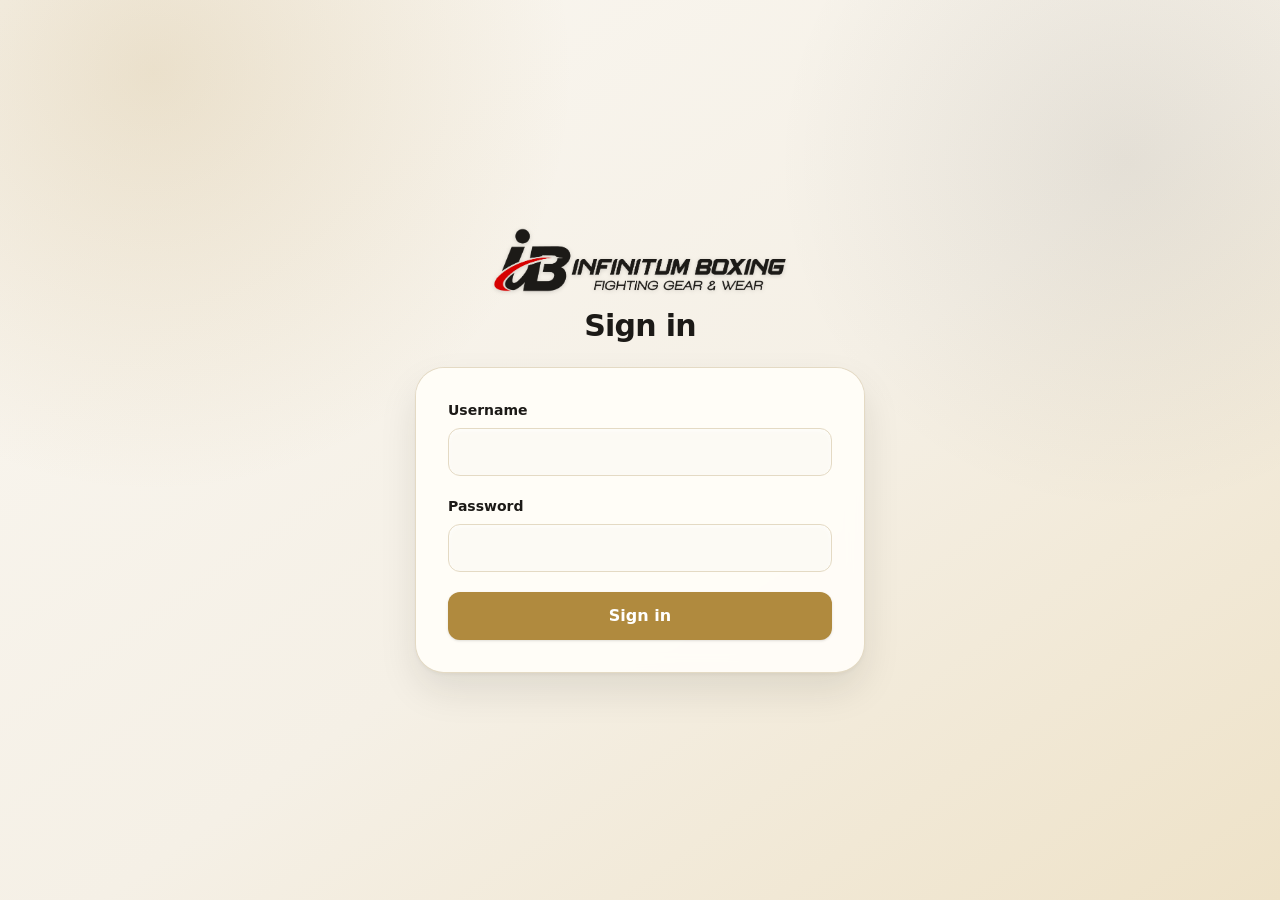
==== commit 1abb1622: "Admin frontend v3 — original Infinitum Boxing logo in-app (Z kept for favicon/PWA only)" ====
--- a/index.html
+++ b/index.html
@@ -22,8 +22,8 @@
       content="default-src 'self'; script-src 'self'; style-src 'self' 'unsafe-inline'; img-src 'self' data:; connect-src 'self' https://api.admin.infinitumboxing.online http://localhost:3000; object-src 'none'; base-uri 'self'; frame-ancestors 'none'"
     />
     <title>Infinitum Boxing — Admin</title>
-    <script type="module" crossorigin src="/assets/index-DlCXor9o.js"></script>
-    <link rel="stylesheet" crossorigin href="/assets/index-HxX7z5-m.css">
+    <script type="module" crossorigin src="/assets/index-CMXOfzQ1.js"></script>
+    <link rel="stylesheet" crossorigin href="/assets/index-Bw_Ev_dl.css">
   </head>
   <body>
     <div id="root"></div>
--- a/assets/index-Bw_Ev_dl.css
+++ b/assets/index-Bw_Ev_dl.css
@@ -0,0 +1 @@
+/*! tailwindcss v4.1.11 | MIT License | https://tailwindcss.com */@layer properties{@supports (((-webkit-hyphens:none)) and (not (margin-trim:inline))) or ((-moz-orient:inline) and (not (color:rgb(from red r g b)))){*,:before,:after,::backdrop{--tw-translate-x:0;--tw-translate-y:0;--tw-translate-z:0;--tw-space-y-reverse:0;--tw-divide-y-reverse:0;--tw-border-style:solid;--tw-gradient-position:initial;--tw-gradient-from:#0000;--tw-gradient-via:#0000;--tw-gradient-to:#0000;--tw-gradient-stops:initial;--tw-gradient-via-stops:initial;--tw-gradient-from-position:0%;--tw-gradient-via-position:50%;--tw-gradient-to-position:100%;--tw-leading:initial;--tw-font-weight:initial;--tw-tracking:initial;--tw-shadow:0 0 #0000;--tw-shadow-color:initial;--tw-shadow-alpha:100%;--tw-inset-shadow:0 0 #0000;--tw-inset-shadow-color:initial;--tw-inset-shadow-alpha:100%;--tw-ring-color:initial;--tw-ring-shadow:0 0 #0000;--tw-inset-ring-color:initial;--tw-inset-ring-shadow:0 0 #0000;--tw-ring-inset:initial;--tw-ring-offset-width:0px;--tw-ring-offset-color:#fff;--tw-ring-offset-shadow:0 0 #0000;--tw-blur:initial;--tw-brightness:initial;--tw-contrast:initial;--tw-grayscale:initial;--tw-hue-rotate:initial;--tw-invert:initial;--tw-opacity:initial;--tw-saturate:initial;--tw-sepia:initial;--tw-drop-shadow:initial;--tw-drop-shadow-color:initial;--tw-drop-shadow-alpha:100%;--tw-drop-shadow-size:initial;--tw-backdrop-blur:initial;--tw-backdrop-brightness:initial;--tw-backdrop-contrast:initial;--tw-backdrop-grayscale:initial;--tw-backdrop-hue-rotate:initial;--tw-backdrop-invert:initial;--tw-backdrop-opacity:initial;--tw-backdrop-saturate:initial;--tw-backdrop-sepia:initial;--tw-duration:initial;--tw-ease:initial}}}@layer theme{:root,:host{--font-sans:ui-sans-serif,system-ui,-apple-system,BlinkMacSystemFont,"Segoe UI",Roboto,"Helvetica Neue",Arial,sans-serif;--font-mono:ui-monospace,SFMono-Regular,Menlo,Monaco,Consolas,"Liberation Mono","Courier New",monospace;--color-red-50:oklch(97.1% .013 17.38);--color-red-200:oklch(88.5% .062 18.334);--color-red-700:oklch(50.5% .213 27.518);--color-red-800:oklch(44.4% .177 26.899);--color-amber-50:oklch(98.7% .022 95.277);--color-amber-200:oklch(92.4% .12 95.746);--color-amber-800:oklch(47.3% .137 46.201);--color-emerald-50:oklch(97.9% .021 166.113);--color-emerald-100:oklch(95% .052 163.051);--color-emerald-200:oklch(90.5% .093 164.15);--color-emerald-700:oklch(50.8% .118 165.612);--color-emerald-800:oklch(43.2% .095 166.913);--color-white:#fff;--spacing:.25rem;--container-xs:20rem;--container-md:28rem;--container-2xl:42rem;--text-xs:.75rem;--text-xs--line-height:calc(1/.75);--text-sm:.875rem;--text-sm--line-height:calc(1.25/.875);--text-base:1rem;--text-base--line-height: 1.5 ;--text-lg:1.125rem;--text-lg--line-height:calc(1.75/1.125);--text-xl:1.25rem;--text-xl--line-height:calc(1.75/1.25);--text-2xl:1.5rem;--text-2xl--line-height:calc(2/1.5);--text-3xl:1.875rem;--text-3xl--line-height: 1.2 ;--text-4xl:2.25rem;--text-4xl--line-height:calc(2.5/2.25);--font-weight-medium:500;--font-weight-semibold:600;--font-weight-bold:700;--tracking-tight:-.025em;--tracking-normal:0em;--tracking-wide:.025em;--leading-tight:1.25;--radius-lg:.5rem;--radius-xl:.75rem;--radius-2xl:1rem;--radius-3xl:1.5rem;--drop-shadow-sm:0 1px 2px #00000026;--ease-out:cubic-bezier(0,0,.2,1);--default-transition-duration:.15s;--default-transition-timing-function:cubic-bezier(.4,0,.2,1);--default-font-family:var(--font-sans);--default-mono-font-family:var(--font-mono);--color-ivory:#faf7f1;--color-parchment:#f5f0e6;--color-panel:#fffdf8;--color-ink:#1c1a17;--color-ink-soft:#4a443c;--color-muted:#7d7468;--color-brass:#b08a3e;--color-brass-dark:#8f6f2f;--color-brass-soft:#f0e5cb;--color-linen:#e4dac4;--color-linen-dark:#cfc09f}}@layer base{*,:after,:before,::backdrop{box-sizing:border-box;border:0 solid;margin:0;padding:0}::file-selector-button{box-sizing:border-box;border:0 solid;margin:0;padding:0}html,:host{-webkit-text-size-adjust:100%;-moz-tab-size:4;tab-size:4;line-height:1.5;font-family:var(--default-font-family,ui-sans-serif,system-ui,sans-serif,"Apple Color Emoji","Segoe UI Emoji","Segoe UI Symbol","Noto Color Emoji");font-feature-settings:var(--default-font-feature-settings,normal);font-variation-settings:var(--default-font-variation-settings,normal);-webkit-tap-highlight-color:transparent}hr{height:0;color:inherit;border-top-width:1px}abbr:where([title]){-webkit-text-decoration:underline dotted;text-decoration:underline dotted}h1,h2,h3,h4,h5,h6{font-size:inherit;font-weight:inherit}a{color:inherit;-webkit-text-decoration:inherit;text-decoration:inherit}b,strong{font-weight:bolder}code,kbd,samp,pre{font-family:var(--default-mono-font-family,ui-monospace,SFMono-Regular,Menlo,Monaco,Consolas,"Liberation Mono","Courier New",monospace);font-feature-settings:var(--default-mono-font-feature-settings,normal);font-variation-settings:var(--default-mono-font-variation-settings,normal);font-size:1em}small{font-size:80%}sub,sup{vertical-align:baseline;font-size:75%;line-height:0;position:relative}sub{bottom:-.25em}sup{top:-.5em}table{text-indent:0;border-color:inherit;border-collapse:collapse}:-moz-focusring{outline:auto}progress{vertical-align:baseline}summary{display:list-item}ol,ul,menu{list-style:none}img,svg,video,canvas,audio,iframe,embed,object{vertical-align:middle;display:block}img,video{max-width:100%;height:auto}button,input,select,optgroup,textarea{font:inherit;font-feature-settings:inherit;font-variation-settings:inherit;letter-spacing:inherit;color:inherit;opacity:1;background-color:#0000;border-radius:0}::file-selector-button{font:inherit;font-feature-settings:inherit;font-variation-settings:inherit;letter-spacing:inherit;color:inherit;opacity:1;background-color:#0000;border-radius:0}:where(select:is([multiple],[size])) optgroup{font-weight:bolder}:where(select:is([multiple],[size])) optgroup option{padding-inline-start:20px}::file-selector-button{margin-inline-end:4px}::placeholder{opacity:1}@supports (not ((-webkit-appearance:-apple-pay-button))) or (contain-intrinsic-size:1px){::placeholder{color:currentColor}@supports (color:color-mix(in lab,red,red)){::placeholder{color:color-mix(in oklab,currentcolor 50%,transparent)}}}textarea{resize:vertical}::-webkit-search-decoration{-webkit-appearance:none}::-webkit-date-and-time-value{min-height:1lh;text-align:inherit}::-webkit-datetime-edit{display:inline-flex}::-webkit-datetime-edit-fields-wrapper{padding:0}::-webkit-datetime-edit{padding-block:0}::-webkit-datetime-edit-year-field{padding-block:0}::-webkit-datetime-edit-month-field{padding-block:0}::-webkit-datetime-edit-day-field{padding-block:0}::-webkit-datetime-edit-hour-field{padding-block:0}::-webkit-datetime-edit-minute-field{padding-block:0}::-webkit-datetime-edit-second-field{padding-block:0}::-webkit-datetime-edit-millisecond-field{padding-block:0}::-webkit-datetime-edit-meridiem-field{padding-block:0}:-moz-ui-invalid{box-shadow:none}button,input:where([type=button],[type=reset],[type=submit]){-webkit-appearance:button;-moz-appearance:button;appearance:button}::file-selector-button{-webkit-appearance:button;-moz-appearance:button;appearance:button}::-webkit-inner-spin-button{height:auto}::-webkit-outer-spin-button{height:auto}[hidden]:where(:not([hidden=until-found])){display:none!important}*{-webkit-tap-highlight-color:transparent}html{scroll-behavior:smooth}body{background-color:var(--color-ivory);font-family:var(--font-sans);color:var(--color-ink);-webkit-font-smoothing:antialiased;-moz-osx-font-smoothing:grayscale;text-rendering:optimizeLegibility}::selection{color:#fffdf8;background:#b08a3e}:focus-visible{outline-offset:2px;outline:3px solid #b08a3e8c}}@layer components{.animate-fade-up{animation:.55s cubic-bezier(.22,1,.36,1) both fade-up}.animate-slide-in-left{animation:.28s cubic-bezier(.22,1,.36,1) both slide-in-left}.animate-pulse-soft{animation:1.8s ease-in-out infinite pulse-soft}.surface-card{background-color:var(--color-panel);--tw-shadow:0 1px 2px var(--tw-shadow-color,#1c1a170d),0 10px 30px var(--tw-shadow-color,#1c1a170d);--tw-ring-shadow:var(--tw-ring-inset,)0 0 0 calc(1px + var(--tw-ring-offset-width))var(--tw-ring-color,currentcolor);box-shadow:var(--tw-inset-shadow),var(--tw-inset-ring-shadow),var(--tw-ring-offset-shadow),var(--tw-ring-shadow),var(--tw-shadow);--tw-ring-color:var(--color-linen);border-radius:1.4rem}.interactive-card{transition-property:color,background-color,border-color,outline-color,text-decoration-color,fill,stroke,--tw-gradient-from,--tw-gradient-via,--tw-gradient-to,opacity,box-shadow,transform,translate,scale,rotate,filter,-webkit-backdrop-filter,backdrop-filter,display,visibility,content-visibility,overlay,pointer-events;transition-timing-function:var(--tw-ease,var(--default-transition-timing-function));transition-duration:var(--tw-duration,var(--default-transition-duration));--tw-duration:.3s;--tw-ease:var(--ease-out);transition-duration:.3s;transition-timing-function:var(--ease-out)}@media (hover:hover){.interactive-card:hover{--tw-translate-y:calc(var(--spacing)*-1);translate:var(--tw-translate-x)var(--tw-translate-y);--tw-shadow:0 2px 4px var(--tw-shadow-color,#1c1a170f),0 18px 38px var(--tw-shadow-color,#1c1a171a);box-shadow:var(--tw-inset-shadow),var(--tw-inset-ring-shadow),var(--tw-ring-offset-shadow),var(--tw-ring-shadow),var(--tw-shadow)}}.field{min-height:calc(var(--spacing)*11);border-radius:var(--radius-xl);border-style:var(--tw-border-style);border-width:1px;border-color:var(--color-linen);background-color:#faf7f199;width:100%}@supports (color:color-mix(in lab,red,red)){.field{background-color:color-mix(in oklab,var(--color-ivory)60%,transparent)}}.field{padding-inline:calc(var(--spacing)*3);font-size:var(--text-sm);line-height:var(--tw-leading,var(--text-sm--line-height));color:var(--color-ink);--tw-shadow:inset 0 2px 4px 0 var(--tw-shadow-color,#0000000d);box-shadow:var(--tw-inset-shadow),var(--tw-inset-ring-shadow),var(--tw-ring-offset-shadow),var(--tw-ring-shadow),var(--tw-shadow);--tw-shadow-color:#fff9}@supports (color:color-mix(in lab,red,red)){.field{--tw-shadow-color:color-mix(in oklab,color-mix(in oklab,var(--color-white)60%,transparent)var(--tw-shadow-alpha),transparent)}}.field{transition-property:color,background-color,border-color,outline-color,text-decoration-color,fill,stroke,--tw-gradient-from,--tw-gradient-via,--tw-gradient-to,opacity,box-shadow,transform,translate,scale,rotate,filter,-webkit-backdrop-filter,backdrop-filter,display,visibility,content-visibility,overlay,pointer-events;transition-timing-function:var(--tw-ease,var(--default-transition-timing-function));transition-duration:var(--tw-duration,var(--default-transition-duration))}.field::placeholder{color:#7d7468b3}@supports (color:color-mix(in lab,red,red)){.field::placeholder{color:color-mix(in oklab,var(--color-muted)70%,transparent)}}@media (hover:hover){.field:hover{border-color:var(--color-linen-dark)}}.field:focus{border-color:var(--color-brass);background-color:var(--color-panel);--tw-ring-shadow:var(--tw-ring-inset,)0 0 0 calc(4px + var(--tw-ring-offset-width))var(--tw-ring-color,currentcolor);box-shadow:var(--tw-inset-shadow),var(--tw-inset-ring-shadow),var(--tw-ring-offset-shadow),var(--tw-ring-shadow),var(--tw-shadow);--tw-ring-color:#b08a3e26}@supports (color:color-mix(in lab,red,red)){.field:focus{--tw-ring-color:color-mix(in oklab,var(--color-brass)15%,transparent)}}.field:focus{--tw-outline-style:none;outline-style:none}.btn-primary{min-height:calc(var(--spacing)*11);justify-content:center;align-items:center;gap:calc(var(--spacing)*2);border-radius:var(--radius-xl);background-color:var(--color-brass);padding-inline:calc(var(--spacing)*4);font-size:var(--text-sm);line-height:var(--tw-leading,var(--text-sm--line-height));--tw-font-weight:var(--font-weight-semibold);font-weight:var(--font-weight-semibold);color:var(--color-white);--tw-shadow:0 1px 3px 0 var(--tw-shadow-color,#0000001a),0 1px 2px -1px var(--tw-shadow-color,#0000001a);box-shadow:var(--tw-inset-shadow),var(--tw-inset-ring-shadow),var(--tw-ring-offset-shadow),var(--tw-ring-shadow),var(--tw-shadow);transition-property:color,background-color,border-color,outline-color,text-decoration-color,fill,stroke,--tw-gradient-from,--tw-gradient-via,--tw-gradient-to,opacity,box-shadow,transform,translate,scale,rotate,filter,-webkit-backdrop-filter,backdrop-filter,display,visibility,content-visibility,overlay,pointer-events;transition-timing-function:var(--tw-ease,var(--default-transition-timing-function));transition-duration:var(--tw-duration,var(--default-transition-duration));--tw-duration:.2s;transition-duration:.2s;display:inline-flex}@media (hover:hover){.btn-primary:hover{background-color:var(--color-brass-dark)}}.btn-primary:focus{--tw-outline-style:none;outline-style:none}.btn-primary:disabled{cursor:not-allowed;opacity:.5}.btn-secondary{min-height:calc(var(--spacing)*11);justify-content:center;align-items:center;gap:calc(var(--spacing)*2);border-radius:var(--radius-xl);border-style:var(--tw-border-style);border-width:1px;border-color:var(--color-linen);background-color:var(--color-panel);padding-inline:calc(var(--spacing)*4);font-size:var(--text-sm);line-height:var(--tw-leading,var(--text-sm--line-height));--tw-font-weight:var(--font-weight-semibold);font-weight:var(--font-weight-semibold);color:var(--color-ink-soft);transition-property:color,background-color,border-color,outline-color,text-decoration-color,fill,stroke,--tw-gradient-from,--tw-gradient-via,--tw-gradient-to,opacity,box-shadow,transform,translate,scale,rotate,filter,-webkit-backdrop-filter,backdrop-filter,display,visibility,content-visibility,overlay,pointer-events;transition-timing-function:var(--tw-ease,var(--default-transition-timing-function));transition-duration:var(--tw-duration,var(--default-transition-duration));--tw-duration:.2s;transition-duration:.2s;display:inline-flex}@media (hover:hover){.btn-secondary:hover{border-color:var(--color-linen-dark);background-color:var(--color-parchment)}}.btn-secondary:focus{--tw-outline-style:none;outline-style:none}.btn-secondary:disabled{cursor:not-allowed;opacity:.4}.icon-button{height:calc(var(--spacing)*11);width:calc(var(--spacing)*11);border-radius:var(--radius-xl);color:var(--color-ink-soft);transition-property:color,background-color,border-color,outline-color,text-decoration-color,fill,stroke,--tw-gradient-from,--tw-gradient-via,--tw-gradient-to,opacity,box-shadow,transform,translate,scale,rotate,filter,-webkit-backdrop-filter,backdrop-filter,display,visibility,content-visibility,overlay,pointer-events;transition-timing-function:var(--tw-ease,var(--default-transition-timing-function));transition-duration:var(--tw-duration,var(--default-transition-duration));flex-shrink:0;justify-content:center;align-items:center;display:inline-flex}@media (hover:hover){.icon-button:hover{background-color:var(--color-parchment);color:var(--color-ink)}}.icon-button:focus{--tw-outline-style:none;outline-style:none}.skeleton{background:linear-gradient(90deg,#e4dac473 25%,#fffdf8f2 37%,#e4dac473 63%) 0 0/800px 100%;animation:1.5s linear infinite shimmer}.auth-backdrop{background:radial-gradient(circle at 12% 8%,#b08a3e33,#0000 30%),radial-gradient(circle at 88% 18%,#1c1a1714,#0000 26%),linear-gradient(145deg,#faf7f1,#f5f0e6 54%,#eee2c8)}}@layer utilities{.sr-only{clip:rect(0,0,0,0);white-space:nowrap;border-width:0;width:1px;height:1px;margin:-1px;padding:0;position:absolute;overflow:hidden}.absolute{position:absolute}.fixed{position:fixed}.relative{position:relative}.static{position:static}.sticky{position:sticky}.inset-0{inset:calc(var(--spacing)*0)}.inset-x-0{inset-inline:calc(var(--spacing)*0)}.inset-y-0{inset-block:calc(var(--spacing)*0)}.top-0{top:calc(var(--spacing)*0)}.top-1\/2{top:50%}.top-16{top:calc(var(--spacing)*16)}.bottom-0{bottom:calc(var(--spacing)*0)}.left-0{left:calc(var(--spacing)*0)}.left-\[21px\]{left:21px}.z-10{z-index:10}.z-30{z-index:30}.z-40{z-index:40}.z-\[60\]{z-index:60}.-mx-1{margin-inline:calc(var(--spacing)*-1)}.mx-auto{margin-inline:auto}.mt-0\.5{margin-top:calc(var(--spacing)*.5)}.mt-1{margin-top:calc(var(--spacing)*1)}.mt-1\.5{margin-top:calc(var(--spacing)*1.5)}.mt-2{margin-top:calc(var(--spacing)*2)}.mt-3{margin-top:calc(var(--spacing)*3)}.mt-4{margin-top:calc(var(--spacing)*4)}.mt-5{margin-top:calc(var(--spacing)*5)}.mt-6{margin-top:calc(var(--spacing)*6)}.mr-1{margin-right:calc(var(--spacing)*1)}.mb-3{margin-bottom:calc(var(--spacing)*3)}.line-clamp-1{-webkit-line-clamp:1;-webkit-box-orient:vertical;display:-webkit-box;overflow:hidden}.line-clamp-2{-webkit-line-clamp:2;-webkit-box-orient:vertical;display:-webkit-box;overflow:hidden}.block{display:block}.flex{display:flex}.grid{display:grid}.hidden{display:none}.inline{display:inline}.inline-flex{display:inline-flex}.table{display:table}.h-1{height:calc(var(--spacing)*1)}.h-2{height:calc(var(--spacing)*2)}.h-3{height:calc(var(--spacing)*3)}.h-3\.5{height:calc(var(--spacing)*3.5)}.h-4{height:calc(var(--spacing)*4)}.h-4\.5{height:calc(var(--spacing)*4.5)}.h-5{height:calc(var(--spacing)*5)}.h-5\.5{height:calc(var(--spacing)*5.5)}.h-6{height:calc(var(--spacing)*6)}.h-7{height:calc(var(--spacing)*7)}.h-8{height:calc(var(--spacing)*8)}.h-9{height:calc(var(--spacing)*9)}.h-10{height:calc(var(--spacing)*10)}.h-11{height:calc(var(--spacing)*11)}.h-12{height:calc(var(--spacing)*12)}.h-14{height:calc(var(--spacing)*14)}.h-16{height:calc(var(--spacing)*16)}.h-28{height:calc(var(--spacing)*28)}.h-\[calc\(100\%-3\.5rem\)\]{height:calc(100% - 3.5rem)}.h-full{height:100%}.min-h-9{min-height:calc(var(--spacing)*9)}.min-h-10{min-height:calc(var(--spacing)*10)}.min-h-11{min-height:calc(var(--spacing)*11)}.min-h-12{min-height:calc(var(--spacing)*12)}.min-h-14{min-height:calc(var(--spacing)*14)}.min-h-16{min-height:calc(var(--spacing)*16)}.min-h-44{min-height:calc(var(--spacing)*44)}.min-h-dvh{min-height:100dvh}.w-1{width:calc(var(--spacing)*1)}.w-1\/2{width:50%}.w-1\/3{width:33.3333%}.w-2{width:calc(var(--spacing)*2)}.w-2\/3{width:66.6667%}.w-3\.5{width:calc(var(--spacing)*3.5)}.w-4{width:calc(var(--spacing)*4)}.w-4\.5{width:calc(var(--spacing)*4.5)}.w-4\/5{width:80%}.w-5{width:calc(var(--spacing)*5)}.w-5\.5{width:calc(var(--spacing)*5.5)}.w-6{width:calc(var(--spacing)*6)}.w-7{width:calc(var(--spacing)*7)}.w-8{width:calc(var(--spacing)*8)}.w-9{width:calc(var(--spacing)*9)}.w-10{width:calc(var(--spacing)*10)}.w-11{width:calc(var(--spacing)*11)}.w-12{width:calc(var(--spacing)*12)}.w-14{width:calc(var(--spacing)*14)}.w-16{width:calc(var(--spacing)*16)}.w-20{width:calc(var(--spacing)*20)}.w-24{width:calc(var(--spacing)*24)}.w-28{width:calc(var(--spacing)*28)}.w-36{width:calc(var(--spacing)*36)}.w-48{width:calc(var(--spacing)*48)}.w-72{width:calc(var(--spacing)*72)}.w-\[86vw\]{width:86vw}.w-auto{width:auto}.w-full{width:100%}.w-px{width:1px}.max-w-2xl{max-width:var(--container-2xl)}.max-w-11{max-width:calc(var(--spacing)*11)}.max-w-12{max-width:calc(var(--spacing)*12)}.max-w-\[80vw\]{max-width:80vw}.max-w-\[430px\]{max-width:430px}.max-w-\[1440px\]{max-width:1440px}.max-w-full{max-width:100%}.max-w-md{max-width:var(--container-md)}.max-w-xs{max-width:var(--container-xs)}.min-w-0{min-width:calc(var(--spacing)*0)}.min-w-\[760px\]{min-width:760px}.flex-1{flex:1}.shrink-0{flex-shrink:0}.-translate-y-1\/2{--tw-translate-y: -50% ;translate:var(--tw-translate-x)var(--tw-translate-y)}.rotate-180{rotate:180deg}.grid-cols-1{grid-template-columns:repeat(1,minmax(0,1fr))}.grid-cols-2{grid-template-columns:repeat(2,minmax(0,1fr))}.grid-cols-4{grid-template-columns:repeat(4,minmax(0,1fr))}.grid-cols-7{grid-template-columns:repeat(7,minmax(0,1fr))}.grid-cols-\[auto_1fr\]{grid-template-columns:auto 1fr}.flex-col{flex-direction:column}.flex-wrap{flex-wrap:wrap}.items-center{align-items:center}.items-end{align-items:flex-end}.items-start{align-items:flex-start}.items-stretch{align-items:stretch}.justify-between{justify-content:space-between}.justify-center{justify-content:center}.gap-1{gap:calc(var(--spacing)*1)}.gap-1\.5{gap:calc(var(--spacing)*1.5)}.gap-2{gap:calc(var(--spacing)*2)}.gap-2\.5{gap:calc(var(--spacing)*2.5)}.gap-3{gap:calc(var(--spacing)*3)}.gap-3\.5{gap:calc(var(--spacing)*3.5)}.gap-4{gap:calc(var(--spacing)*4)}:where(.space-y-1\.5>:not(:last-child)){--tw-space-y-reverse:0;margin-block-start:calc(calc(var(--spacing)*1.5)*var(--tw-space-y-reverse));margin-block-end:calc(calc(var(--spacing)*1.5)*calc(1 - var(--tw-space-y-reverse)))}:where(.space-y-3>:not(:last-child)){--tw-space-y-reverse:0;margin-block-start:calc(calc(var(--spacing)*3)*var(--tw-space-y-reverse));margin-block-end:calc(calc(var(--spacing)*3)*calc(1 - var(--tw-space-y-reverse)))}:where(.space-y-5>:not(:last-child)){--tw-space-y-reverse:0;margin-block-start:calc(calc(var(--spacing)*5)*var(--tw-space-y-reverse));margin-block-end:calc(calc(var(--spacing)*5)*calc(1 - var(--tw-space-y-reverse)))}:where(.space-y-6>:not(:last-child)){--tw-space-y-reverse:0;margin-block-start:calc(calc(var(--spacing)*6)*var(--tw-space-y-reverse));margin-block-end:calc(calc(var(--spacing)*6)*calc(1 - var(--tw-space-y-reverse)))}.gap-x-2{column-gap:calc(var(--spacing)*2)}:where(.divide-y>:not(:last-child)){--tw-divide-y-reverse:0;border-bottom-style:var(--tw-border-style);border-top-style:var(--tw-border-style);border-top-width:calc(1px*var(--tw-divide-y-reverse));border-bottom-width:calc(1px*calc(1 - var(--tw-divide-y-reverse)))}:where(.divide-linen\/80>:not(:last-child)){border-color:#e4dac4cc}@supports (color:color-mix(in lab,red,red)){:where(.divide-linen\/80>:not(:last-child)){border-color:color-mix(in oklab,var(--color-linen)80%,transparent)}}.truncate{text-overflow:ellipsis;white-space:nowrap;overflow:hidden}.overflow-hidden{overflow:hidden}.overflow-x-auto{overflow-x:auto}.overflow-y-auto{overflow-y:auto}.rounded{border-radius:.25rem}.rounded-2xl{border-radius:var(--radius-2xl)}.rounded-3xl{border-radius:var(--radius-3xl)}.rounded-\[1\.35rem\]{border-radius:1.35rem}.rounded-\[1\.75rem\]{border-radius:1.75rem}.rounded-full{border-radius:3.40282e38px}.rounded-lg{border-radius:var(--radius-lg)}.rounded-xl{border-radius:var(--radius-xl)}.rounded-t-2xl{border-top-left-radius:var(--radius-2xl);border-top-right-radius:var(--radius-2xl)}.rounded-r-full{border-top-right-radius:3.40282e38px;border-bottom-right-radius:3.40282e38px}.rounded-b-full{border-bottom-right-radius:3.40282e38px;border-bottom-left-radius:3.40282e38px}.border{border-style:var(--tw-border-style);border-width:1px}.border-t{border-top-style:var(--tw-border-style);border-top-width:1px}.border-r{border-right-style:var(--tw-border-style);border-right-width:1px}.border-b{border-bottom-style:var(--tw-border-style);border-bottom-width:1px}.border-linen{border-color:var(--color-linen)}.border-red-200{border-color:var(--color-red-200)}.bg-\[\#8a7a5c\]{background-color:#8a7a5c}.bg-\[\#c9a86a\]{background-color:#c9a86a}.bg-\[\#f7ecd2\]{background-color:#f7ecd2}.bg-amber-50{background-color:var(--color-amber-50)}.bg-brass{background-color:var(--color-brass)}.bg-brass-soft{background-color:var(--color-brass-soft)}.bg-emerald-50{background-color:var(--color-emerald-50)}.bg-emerald-100{background-color:var(--color-emerald-100)}.bg-ink{background-color:var(--color-ink)}.bg-ink\/45{background-color:#1c1a1773}@supports (color:color-mix(in lab,red,red)){.bg-ink\/45{background-color:color-mix(in oklab,var(--color-ink)45%,transparent)}}.bg-ivory{background-color:var(--color-ivory)}.bg-ivory\/60{background-color:#faf7f199}@supports (color:color-mix(in lab,red,red)){.bg-ivory\/60{background-color:color-mix(in oklab,var(--color-ivory)60%,transparent)}}.bg-ivory\/65{background-color:#faf7f1a6}@supports (color:color-mix(in lab,red,red)){.bg-ivory\/65{background-color:color-mix(in oklab,var(--color-ivory)65%,transparent)}}.bg-ivory\/70{background-color:#faf7f1b3}@supports (color:color-mix(in lab,red,red)){.bg-ivory\/70{background-color:color-mix(in oklab,var(--color-ivory)70%,transparent)}}.bg-ivory\/75{background-color:#faf7f1bf}@supports (color:color-mix(in lab,red,red)){.bg-ivory\/75{background-color:color-mix(in oklab,var(--color-ivory)75%,transparent)}}.bg-ivory\/92{background-color:#faf7f1eb}@supports (color:color-mix(in lab,red,red)){.bg-ivory\/92{background-color:color-mix(in oklab,var(--color-ivory)92%,transparent)}}.bg-linen{background-color:var(--color-linen)}.bg-linen-dark{background-color:var(--color-linen-dark)}.bg-linen\/45{background-color:#e4dac473}@supports (color:color-mix(in lab,red,red)){.bg-linen\/45{background-color:color-mix(in oklab,var(--color-linen)45%,transparent)}}.bg-linen\/50{background-color:#e4dac480}@supports (color:color-mix(in lab,red,red)){.bg-linen\/50{background-color:color-mix(in oklab,var(--color-linen)50%,transparent)}}.bg-panel{background-color:var(--color-panel)}.bg-panel\/95{background-color:#fffdf8f2}@supports (color:color-mix(in lab,red,red)){.bg-panel\/95{background-color:color-mix(in oklab,var(--color-panel)95%,transparent)}}.bg-panel\/96{background-color:#fffdf8f5}@supports (color:color-mix(in lab,red,red)){.bg-panel\/96{background-color:color-mix(in oklab,var(--color-panel)96%,transparent)}}.bg-parchment{background-color:var(--color-parchment)}.bg-parchment\/55{background-color:#f5f0e68c}@supports (color:color-mix(in lab,red,red)){.bg-parchment\/55{background-color:color-mix(in oklab,var(--color-parchment)55%,transparent)}}.bg-red-50{background-color:var(--color-red-50)}.bg-white\/10{background-color:#ffffff1a}@supports (color:color-mix(in lab,red,red)){.bg-white\/10{background-color:color-mix(in oklab,var(--color-white)10%,transparent)}}.bg-white\/70{background-color:#ffffffb3}@supports (color:color-mix(in lab,red,red)){.bg-white\/70{background-color:color-mix(in oklab,var(--color-white)70%,transparent)}}.bg-gradient-to-r{--tw-gradient-position:to right in oklab;background-image:linear-gradient(var(--tw-gradient-stops))}.from-brass{--tw-gradient-from:var(--color-brass);--tw-gradient-stops:var(--tw-gradient-via-stops,var(--tw-gradient-position),var(--tw-gradient-from)var(--tw-gradient-from-position),var(--tw-gradient-to)var(--tw-gradient-to-position))}.via-\[\#d2b269\]{--tw-gradient-via:#d2b269;--tw-gradient-via-stops:var(--tw-gradient-position),var(--tw-gradient-from)var(--tw-gradient-from-position),var(--tw-gradient-via)var(--tw-gradient-via-position),var(--tw-gradient-to)var(--tw-gradient-to-position);--tw-gradient-stops:var(--tw-gradient-via-stops)}.to-brass{--tw-gradient-to:var(--color-brass);--tw-gradient-stops:var(--tw-gradient-via-stops,var(--tw-gradient-position),var(--tw-gradient-from)var(--tw-gradient-from-position),var(--tw-gradient-to)var(--tw-gradient-to-position))}.p-4{padding:calc(var(--spacing)*4)}.p-5{padding:calc(var(--spacing)*5)}.px-1{padding-inline:calc(var(--spacing)*1)}.px-1\.5{padding-inline:calc(var(--spacing)*1.5)}.px-2{padding-inline:calc(var(--spacing)*2)}.px-2\.5{padding-inline:calc(var(--spacing)*2.5)}.px-3{padding-inline:calc(var(--spacing)*3)}.px-3\.5{padding-inline:calc(var(--spacing)*3.5)}.px-4{padding-inline:calc(var(--spacing)*4)}.px-5{padding-inline:calc(var(--spacing)*5)}.py-0\.5{padding-block:calc(var(--spacing)*.5)}.py-1{padding-block:calc(var(--spacing)*1)}.py-1\.5{padding-block:calc(var(--spacing)*1.5)}.py-2{padding-block:calc(var(--spacing)*2)}.py-2\.5{padding-block:calc(var(--spacing)*2.5)}.py-3{padding-block:calc(var(--spacing)*3)}.py-4{padding-block:calc(var(--spacing)*4)}.py-5{padding-block:calc(var(--spacing)*5)}.py-6{padding-block:calc(var(--spacing)*6)}.py-8{padding-block:calc(var(--spacing)*8)}.py-10{padding-block:calc(var(--spacing)*10)}.py-12{padding-block:calc(var(--spacing)*12)}.pt-2{padding-top:calc(var(--spacing)*2)}.pt-4{padding-top:calc(var(--spacing)*4)}.pt-5{padding-top:calc(var(--spacing)*5)}.pt-6{padding-top:calc(var(--spacing)*6)}.pb-1{padding-bottom:calc(var(--spacing)*1)}.pb-2{padding-bottom:calc(var(--spacing)*2)}.pb-4{padding-bottom:calc(var(--spacing)*4)}.pb-5{padding-bottom:calc(var(--spacing)*5)}.pb-32{padding-bottom:calc(var(--spacing)*32)}.pb-\[env\(safe-area-inset-bottom\)\]{padding-bottom:env(safe-area-inset-bottom)}.text-center{text-align:center}.text-left{text-align:left}.text-right{text-align:right}.align-top{vertical-align:top}.font-mono{font-family:var(--font-mono)}.text-2xl{font-size:var(--text-2xl);line-height:var(--tw-leading,var(--text-2xl--line-height))}.text-3xl{font-size:var(--text-3xl);line-height:var(--tw-leading,var(--text-3xl--line-height))}.text-4xl{font-size:var(--text-4xl);line-height:var(--tw-leading,var(--text-4xl--line-height))}.text-base{font-size:var(--text-base);line-height:var(--tw-leading,var(--text-base--line-height))}.text-lg{font-size:var(--text-lg);line-height:var(--tw-leading,var(--text-lg--line-height))}.text-sm{font-size:var(--text-sm);line-height:var(--tw-leading,var(--text-sm--line-height))}.text-xl{font-size:var(--text-xl);line-height:var(--tw-leading,var(--text-xl--line-height))}.text-xs{font-size:var(--text-xs);line-height:var(--tw-leading,var(--text-xs--line-height))}.text-\[1\.75rem\]{font-size:1.75rem}.text-\[10px\]{font-size:10px}.text-\[11px\]{font-size:11px}.text-\[15px\]{font-size:15px}.leading-5{--tw-leading:calc(var(--spacing)*5);line-height:calc(var(--spacing)*5)}.leading-6{--tw-leading:calc(var(--spacing)*6);line-height:calc(var(--spacing)*6)}.leading-tight{--tw-leading:var(--leading-tight);line-height:var(--leading-tight)}.font-bold{--tw-font-weight:var(--font-weight-bold);font-weight:var(--font-weight-bold)}.font-medium{--tw-font-weight:var(--font-weight-medium);font-weight:var(--font-weight-medium)}.font-semibold{--tw-font-weight:var(--font-weight-semibold);font-weight:var(--font-weight-semibold)}.tracking-\[0\.12em\]{--tw-tracking:.12em;letter-spacing:.12em}.tracking-\[0\.14em\]{--tw-tracking:.14em;letter-spacing:.14em}.tracking-\[0\.18em\]{--tw-tracking:.18em;letter-spacing:.18em}.tracking-\[0\.32em\]{--tw-tracking:.32em;letter-spacing:.32em}.tracking-normal{--tw-tracking:var(--tracking-normal);letter-spacing:var(--tracking-normal)}.tracking-tight{--tw-tracking:var(--tracking-tight);letter-spacing:var(--tracking-tight)}.tracking-wide{--tw-tracking:var(--tracking-wide);letter-spacing:var(--tracking-wide)}.break-words{overflow-wrap:break-word}.break-all{word-break:break-all}.whitespace-nowrap{white-space:nowrap}.whitespace-pre-wrap{white-space:pre-wrap}.text-\[\#745b22\]{color:#745b22}.text-amber-800{color:var(--color-amber-800)}.text-brass-dark{color:var(--color-brass-dark)}.text-brass-soft{color:var(--color-brass-soft)}.text-emerald-700{color:var(--color-emerald-700)}.text-emerald-800{color:var(--color-emerald-800)}.text-ink{color:var(--color-ink)}.text-ink-soft{color:var(--color-ink-soft)}.text-muted{color:var(--color-muted)}.text-panel{color:var(--color-panel)}.text-panel\/80{color:#fffdf8cc}@supports (color:color-mix(in lab,red,red)){.text-panel\/80{color:color-mix(in oklab,var(--color-panel)80%,transparent)}}.text-red-700{color:var(--color-red-700)}.text-red-800{color:var(--color-red-800)}.capitalize{text-transform:capitalize}.normal-case{text-transform:none}.uppercase{text-transform:uppercase}.underline{text-decoration-line:underline}.decoration-brass\/40{text-decoration-color:#b08a3e66}@supports (color:color-mix(in lab,red,red)){.decoration-brass\/40{-webkit-text-decoration-color:color-mix(in oklab,var(--color-brass)40%,transparent);text-decoration-color:color-mix(in oklab,var(--color-brass)40%,transparent)}}.underline-offset-4{text-underline-offset:4px}.shadow-\[0_-10px_30px_rgb\(28_26_23\/0\.06\)\]{--tw-shadow:0 -10px 30px var(--tw-shadow-color,#1c1a170f);box-shadow:var(--tw-inset-shadow),var(--tw-inset-ring-shadow),var(--tw-ring-offset-shadow),var(--tw-ring-shadow),var(--tw-shadow)}.shadow-card{--tw-shadow:0 1px 2px var(--tw-shadow-color,#1c1a170d),0 10px 30px var(--tw-shadow-color,#1c1a170d);box-shadow:var(--tw-inset-shadow),var(--tw-inset-ring-shadow),var(--tw-ring-offset-shadow),var(--tw-ring-shadow),var(--tw-shadow)}.shadow-inner{--tw-shadow:inset 0 2px 4px 0 var(--tw-shadow-color,#0000000d);box-shadow:var(--tw-inset-shadow),var(--tw-inset-ring-shadow),var(--tw-ring-offset-shadow),var(--tw-ring-shadow),var(--tw-shadow)}.shadow-lift{--tw-shadow:0 2px 4px var(--tw-shadow-color,#1c1a170f),0 18px 38px var(--tw-shadow-color,#1c1a171a);box-shadow:var(--tw-inset-shadow),var(--tw-inset-ring-shadow),var(--tw-ring-offset-shadow),var(--tw-ring-shadow),var(--tw-shadow)}.ring-1{--tw-ring-shadow:var(--tw-ring-inset,)0 0 0 calc(1px + var(--tw-ring-offset-width))var(--tw-ring-color,currentcolor);box-shadow:var(--tw-inset-shadow),var(--tw-inset-ring-shadow),var(--tw-ring-offset-shadow),var(--tw-ring-shadow),var(--tw-shadow)}.ring-\[\#c9a86a\]\/30{--tw-ring-color:oklab(74.7223% .011782 .088239/.3)}.ring-amber-200{--tw-ring-color:var(--color-amber-200)}.ring-brass\/20{--tw-ring-color:#b08a3e33}@supports (color:color-mix(in lab,red,red)){.ring-brass\/20{--tw-ring-color:color-mix(in oklab,var(--color-brass)20%,transparent)}}.ring-brass\/25{--tw-ring-color:#b08a3e40}@supports (color:color-mix(in lab,red,red)){.ring-brass\/25{--tw-ring-color:color-mix(in oklab,var(--color-brass)25%,transparent)}}.ring-brass\/40{--tw-ring-color:#b08a3e66}@supports (color:color-mix(in lab,red,red)){.ring-brass\/40{--tw-ring-color:color-mix(in oklab,var(--color-brass)40%,transparent)}}.ring-emerald-200{--tw-ring-color:var(--color-emerald-200)}.ring-ink\/20{--tw-ring-color:#1c1a1733}@supports (color:color-mix(in lab,red,red)){.ring-ink\/20{--tw-ring-color:color-mix(in oklab,var(--color-ink)20%,transparent)}}.ring-linen{--tw-ring-color:var(--color-linen)}.ring-linen-dark\/40{--tw-ring-color:#cfc09f66}@supports (color:color-mix(in lab,red,red)){.ring-linen-dark\/40{--tw-ring-color:color-mix(in oklab,var(--color-linen-dark)40%,transparent)}}.ring-red-200{--tw-ring-color:var(--color-red-200)}.drop-shadow-sm{--tw-drop-shadow-size:drop-shadow(0 1px 2px var(--tw-drop-shadow-color,#00000026));--tw-drop-shadow:drop-shadow(var(--drop-shadow-sm));filter:var(--tw-blur,)var(--tw-brightness,)var(--tw-contrast,)var(--tw-grayscale,)var(--tw-hue-rotate,)var(--tw-invert,)var(--tw-saturate,)var(--tw-sepia,)var(--tw-drop-shadow,)}.backdrop-blur{--tw-backdrop-blur:blur(8px);-webkit-backdrop-filter:var(--tw-backdrop-blur,)var(--tw-backdrop-brightness,)var(--tw-backdrop-contrast,)var(--tw-backdrop-grayscale,)var(--tw-backdrop-hue-rotate,)var(--tw-backdrop-invert,)var(--tw-backdrop-opacity,)var(--tw-backdrop-saturate,)var(--tw-backdrop-sepia,);backdrop-filter:var(--tw-backdrop-blur,)var(--tw-backdrop-brightness,)var(--tw-backdrop-contrast,)var(--tw-backdrop-grayscale,)var(--tw-backdrop-hue-rotate,)var(--tw-backdrop-invert,)var(--tw-backdrop-opacity,)var(--tw-backdrop-saturate,)var(--tw-backdrop-sepia,)}.backdrop-blur-\[2px\]{--tw-backdrop-blur:blur(2px);-webkit-backdrop-filter:var(--tw-backdrop-blur,)var(--tw-backdrop-brightness,)var(--tw-backdrop-contrast,)var(--tw-backdrop-grayscale,)var(--tw-backdrop-hue-rotate,)var(--tw-backdrop-invert,)var(--tw-backdrop-opacity,)var(--tw-backdrop-saturate,)var(--tw-backdrop-sepia,);backdrop-filter:var(--tw-backdrop-blur,)var(--tw-backdrop-brightness,)var(--tw-backdrop-contrast,)var(--tw-backdrop-grayscale,)var(--tw-backdrop-hue-rotate,)var(--tw-backdrop-invert,)var(--tw-backdrop-opacity,)var(--tw-backdrop-saturate,)var(--tw-backdrop-sepia,)}.transition{transition-property:color,background-color,border-color,outline-color,text-decoration-color,fill,stroke,--tw-gradient-from,--tw-gradient-via,--tw-gradient-to,opacity,box-shadow,transform,translate,scale,rotate,filter,-webkit-backdrop-filter,backdrop-filter,display,visibility,content-visibility,overlay,pointer-events;transition-timing-function:var(--tw-ease,var(--default-transition-timing-function));transition-duration:var(--tw-duration,var(--default-transition-duration))}.duration-200{--tw-duration:.2s;transition-duration:.2s}.duration-300{--tw-duration:.3s;transition-duration:.3s}@media (hover:hover){.group-hover\:bg-brass:is(:where(.group):hover *){background-color:var(--color-brass)}.group-hover\:bg-panel:is(:where(.group):hover *){background-color:var(--color-panel)}.group-hover\:text-white:is(:where(.group):hover *){color:var(--color-white)}.group-hover\:brightness-\[1\.03\]:is(:where(.group):hover *){--tw-brightness:brightness(1.03);filter:var(--tw-blur,)var(--tw-brightness,)var(--tw-contrast,)var(--tw-grayscale,)var(--tw-hue-rotate,)var(--tw-invert,)var(--tw-saturate,)var(--tw-sepia,)var(--tw-drop-shadow,)}.hover\:bg-brass-soft:hover{background-color:var(--color-brass-soft)}.hover\:bg-ivory:hover{background-color:var(--color-ivory)}.hover\:bg-ivory\/80:hover{background-color:#faf7f1cc}@supports (color:color-mix(in lab,red,red)){.hover\:bg-ivory\/80:hover{background-color:color-mix(in oklab,var(--color-ivory)80%,transparent)}}.hover\:bg-parchment:hover{background-color:var(--color-parchment)}.hover\:bg-red-50:hover{background-color:var(--color-red-50)}.hover\:text-ink:hover{color:var(--color-ink)}}.focus\:outline-none:focus{--tw-outline-style:none;outline-style:none}.disabled\:opacity-50:disabled{opacity:.5}@media (min-width:390px){.min-\[390px\]\:inline-flex{display:inline-flex}}@media (min-width:420px){.min-\[420px\]\:grid-cols-2{grid-template-columns:repeat(2,minmax(0,1fr))}}@media (min-width:520px){.min-\[520px\]\:grid-cols-3{grid-template-columns:repeat(3,minmax(0,1fr))}}@media (min-width:40rem){.sm\:block{display:block}.sm\:flex{display:flex}.sm\:inline{display:inline}.sm\:h-36{height:calc(var(--spacing)*36)}.sm\:min-h-52{min-height:calc(var(--spacing)*52)}.sm\:w-auto{width:auto}.sm\:grid-cols-2{grid-template-columns:repeat(2,minmax(0,1fr))}.sm\:grid-cols-3{grid-template-columns:repeat(3,minmax(0,1fr))}.sm\:flex-row{flex-direction:row}.sm\:items-center{align-items:center}.sm\:justify-between{justify-content:space-between}.sm\:gap-3{gap:calc(var(--spacing)*3)}.sm\:gap-4{gap:calc(var(--spacing)*4)}:where(.sm\:space-y-6>:not(:last-child)){--tw-space-y-reverse:0;margin-block-start:calc(calc(var(--spacing)*6)*var(--tw-space-y-reverse));margin-block-end:calc(calc(var(--spacing)*6)*calc(1 - var(--tw-space-y-reverse)))}:where(.sm\:space-y-8>:not(:last-child)){--tw-space-y-reverse:0;margin-block-start:calc(calc(var(--spacing)*8)*var(--tw-space-y-reverse));margin-block-end:calc(calc(var(--spacing)*8)*calc(1 - var(--tw-space-y-reverse)))}.sm\:p-5{padding:calc(var(--spacing)*5)}.sm\:p-8{padding:calc(var(--spacing)*8)}.sm\:px-2{padding-inline:calc(var(--spacing)*2)}.sm\:px-5{padding-inline:calc(var(--spacing)*5)}.sm\:px-6{padding-inline:calc(var(--spacing)*6)}.sm\:px-8{padding-inline:calc(var(--spacing)*8)}.sm\:pt-7{padding-top:calc(var(--spacing)*7)}.sm\:text-4xl{font-size:var(--text-4xl);line-height:var(--tw-leading,var(--text-4xl--line-height))}}@media (min-width:48rem){.md\:grid-cols-3{grid-template-columns:repeat(3,minmax(0,1fr))}}@media (min-width:64rem){.lg\:block{display:block}.lg\:flex{display:flex}.lg\:hidden{display:none}.lg\:px-10{padding-inline:calc(var(--spacing)*10)}.lg\:pt-9{padding-top:calc(var(--spacing)*9)}.lg\:pb-12{padding-bottom:calc(var(--spacing)*12)}.lg\:pl-72{padding-left:calc(var(--spacing)*72)}}@media (min-width:80rem){.xl\:grid-cols-4{grid-template-columns:repeat(4,minmax(0,1fr))}}}@keyframes fade-up{0%{opacity:0;transform:translateY(10px)}to{opacity:1;transform:translateY(0)}}@keyframes slide-in-left{0%{opacity:.4;transform:translate(-18px)}to{opacity:1;transform:translate(0)}}@keyframes shimmer{0%{background-position:-400px 0}to{background-position:400px 0}}@keyframes pulse-soft{0%,to{opacity:1;transform:scale(1)}50%{opacity:.72;transform:scale(.97)}}@property --tw-translate-x{syntax:"*";inherits:false;initial-value:0}@property --tw-translate-y{syntax:"*";inherits:false;initial-value:0}@property --tw-translate-z{syntax:"*";inherits:false;initial-value:0}@property --tw-space-y-reverse{syntax:"*";inherits:false;initial-value:0}@property --tw-divide-y-reverse{syntax:"*";inherits:false;initial-value:0}@property --tw-border-style{syntax:"*";inherits:false;initial-value:solid}@property --tw-gradient-position{syntax:"*";inherits:false}@property --tw-gradient-from{syntax:"<color>";inherits:false;initial-value:#0000}@property --tw-gradient-via{syntax:"<color>";inherits:false;initial-value:#0000}@property --tw-gradient-to{syntax:"<color>";inherits:false;initial-value:#0000}@property --tw-gradient-stops{syntax:"*";inherits:false}@property --tw-gradient-via-stops{syntax:"*";inherits:false}@property --tw-gradient-from-position{syntax:"<length-percentage>";inherits:false;initial-value:0%}@property --tw-gradient-via-position{syntax:"<length-percentage>";inherits:false;initial-value:50%}@property --tw-gradient-to-position{syntax:"<length-percentage>";inherits:false;initial-value:100%}@property --tw-leading{syntax:"*";inherits:false}@property --tw-font-weight{syntax:"*";inherits:false}@property --tw-tracking{syntax:"*";inherits:false}@property --tw-shadow{syntax:"*";inherits:false;initial-value:0 0 #0000}@property --tw-shadow-color{syntax:"*";inherits:false}@property --tw-shadow-alpha{syntax:"<percentage>";inherits:false;initial-value:100%}@property --tw-inset-shadow{syntax:"*";inherits:false;initial-value:0 0 #0000}@property --tw-inset-shadow-color{syntax:"*";inherits:false}@property --tw-inset-shadow-alpha{syntax:"<percentage>";inherits:false;initial-value:100%}@property --tw-ring-color{syntax:"*";inherits:false}@property --tw-ring-shadow{syntax:"*";inherits:false;initial-value:0 0 #0000}@property --tw-inset-ring-color{syntax:"*";inherits:false}@property --tw-inset-ring-shadow{syntax:"*";inherits:false;initial-value:0 0 #0000}@property --tw-ring-inset{syntax:"*";inherits:false}@property --tw-ring-offset-width{syntax:"<length>";inherits:false;initial-value:0}@property --tw-ring-offset-color{syntax:"*";inherits:false;initial-value:#fff}@property --tw-ring-offset-shadow{syntax:"*";inherits:false;initial-value:0 0 #0000}@property --tw-blur{syntax:"*";inherits:false}@property --tw-brightness{syntax:"*";inherits:false}@property --tw-contrast{syntax:"*";inherits:false}@property --tw-grayscale{syntax:"*";inherits:false}@property --tw-hue-rotate{syntax:"*";inherits:false}@property --tw-invert{syntax:"*";inherits:false}@property --tw-opacity{syntax:"*";inherits:false}@property --tw-saturate{syntax:"*";inherits:false}@property --tw-sepia{syntax:"*";inherits:false}@property --tw-drop-shadow{syntax:"*";inherits:false}@property --tw-drop-shadow-color{syntax:"*";inherits:false}@property --tw-drop-shadow-alpha{syntax:"<percentage>";inherits:false;initial-value:100%}@property --tw-drop-shadow-size{syntax:"*";inherits:false}@property --tw-backdrop-blur{syntax:"*";inherits:false}@property --tw-backdrop-brightness{syntax:"*";inherits:false}@property --tw-backdrop-contrast{syntax:"*";inherits:false}@property --tw-backdrop-grayscale{syntax:"*";inherits:false}@property --tw-backdrop-hue-rotate{syntax:"*";inherits:false}@property --tw-backdrop-invert{syntax:"*";inherits:false}@property --tw-backdrop-opacity{syntax:"*";inherits:false}@property --tw-backdrop-saturate{syntax:"*";inherits:false}@property --tw-backdrop-sepia{syntax:"*";inherits:false}@property --tw-duration{syntax:"*";inherits:false}@property --tw-ease{syntax:"*";inherits:false}
